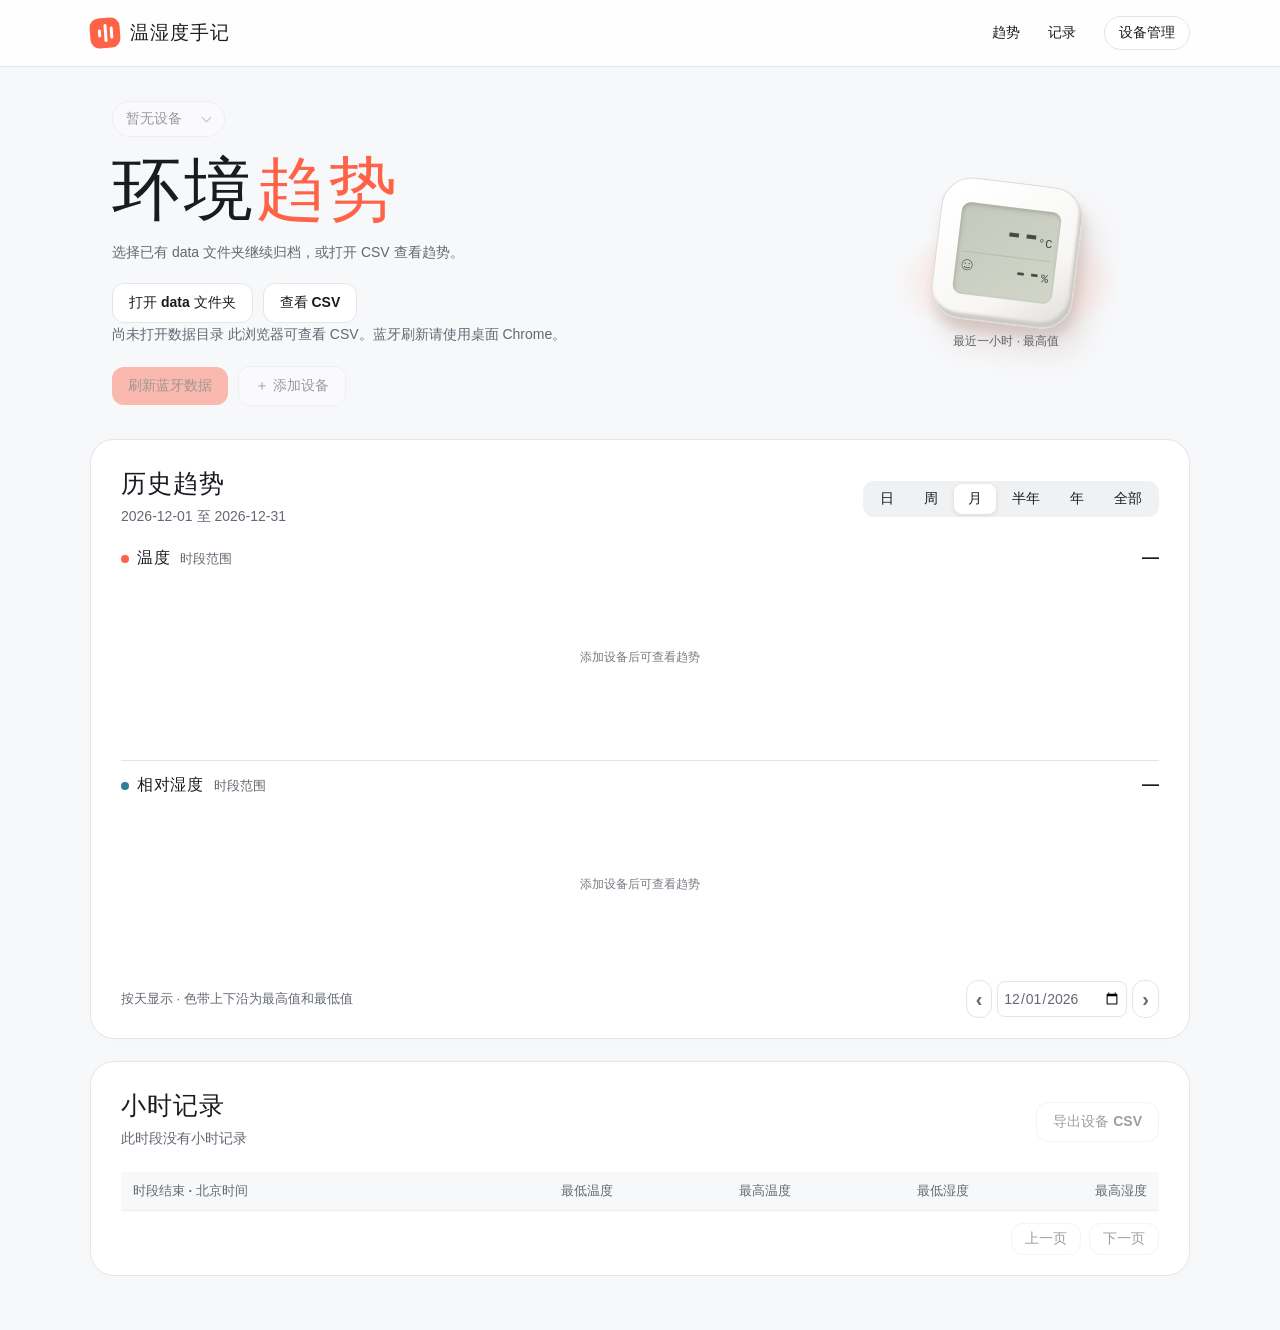
==== ThermoJournal.html @ 98e8e218 "Add offline single-file dashboard with browser Bluetooth and portable data archives" ====
<!doctype html>
<html lang="zh-CN"><head><meta http-equiv="Content-Security-Policy" content="default-src 'none'; script-src 'unsafe-inline'; style-src 'unsafe-inline'; img-src data:; connect-src 'none'; base-uri 'none'; form-action 'none'"><meta charset="utf-8"><meta name="viewport" content="width=device-width,initial-scale=1">
<meta name="theme-color" content="#ff6347"><title>温湿度手记</title><link rel="icon" href="data:,"><style>
:root{--accent:#FF6347;--ink:#191b21;--muted:#636872;--line:#e4e5e8;--blue:#327f99;font-family:Inter,-apple-system,BlinkMacSystemFont,"Segoe UI","Microsoft YaHei",sans-serif;color:var(--ink);background:#f7f8fa;font-size:16px;font-synthesis:none}*{box-sizing:border-box}body{margin:0}button,select,input,a{font:inherit;color:inherit}button,a,input,select{touch-action:manipulation}button,select,a[href]{cursor:pointer}button{border:0;background:none}a{text-decoration:none}button:disabled,a[aria-disabled=true]{opacity:.42;cursor:default;pointer-events:none}button:focus-visible,a:focus-visible,input:focus-visible,select:focus-visible,#plot:focus-visible{outline:3px solid #d64c33;outline-offset:3px}[hidden]{display:none!important}.wrap{width:min(1100px,calc(100% - 64px));margin:auto}header{border-bottom:1px solid var(--line);background:#ffffffec}.nav,.brand,nav,.actions,.picker,.cardhead,.seg,.chartfoot,.steps,.dialoghead,.pages,.tools{display:flex;align-items:center}.nav{height:66px;justify-content:space-between}.brand{font-size:19px;letter-spacing:.055em;font-weight:750;gap:10px}.brandmark{background:var(--accent);border-radius:9px;width:30px;height:30px;display:flex;align-items:center;justify-content:center;gap:3px;transform:rotate(-4deg)}.brandmark b{width:3px;border-radius:5px;background:white;height:8px}.brandmark b:nth-child(2){height:18px}.brandmark b:nth-child(3){height:12px}nav{gap:28px;font-size:14px;font-weight:550}nav button{font-size:inherit;border:1px solid var(--line);background:white;padding:7px 14px;border-radius:20px}.hero{display:flex;align-items:center;justify-content:space-between;gap:20px;padding:34px 6% 33px 2%;min-height:266px}.intro h1{font-size:clamp(44px,5.4vw,72px);line-height:1.16;letter-spacing:.045em;margin:12px 0}.intro h1 span{color:var(--accent)}p,.chartfoot{color:var(--muted);line-height:1.6}.intro p{margin:0 0 20px}.actions{gap:10px}.primary,.secondary,.pages button,#close,.steps button{border-radius:12px;padding:10px 16px;font-weight:600;font-size:14px}.primary{background:var(--accent);color:#24100d}.primary:hover{background:#ff785f}.secondary,.pages button,.steps button,#close{background:white;border:1px solid var(--line)}.secondary:hover,.pages button:hover{background:#f6f6f7}.art{width:235px;height:188px;position:relative;display:grid;place-items:center;isolation:isolate}.orbit{position:absolute;width:234px;height:118px;border-radius:50%;background:radial-gradient(ellipse,#ffb39e85,transparent 70%);bottom:6px;z-index:-1}.sensor{width:142px;height:142px;border-radius:31px;background:linear-gradient(142deg,#fff 12%,#f7f6f4 68%,#dfdcd8);border:1px solid #dedbd8;box-shadow:inset -3px -5px 3px #cccac6,4px 10px 11px #55504c26,14px 23px 28px #aa76642d;transform:rotate(7deg);display:grid;place-items:center}.lcd{width:100px;height:92px;background:linear-gradient(140deg,#c5c9bd,#d2d6c9);border-radius:9px;box-shadow:inset 1px 2px 4px #6d706760;color:#454b42;font-family:Consolas,monospace;line-height:1;padding:10px 6px;text-align:right}.lcd strong{font-size:34px;letter-spacing:-3px}.lcd small{font-size:12px}.lcdBottom{border-top:1px solid #8b92864a;margin-top:5px;padding-top:4px;font-size:23px}.face{float:left;font-size:19px}.caption{position:absolute;bottom:-3px;font-size:12px;color:#60626a}.card{padding:27px 30px 20px;background:white;border:1px solid var(--line);border-radius:24px;box-shadow:0 3px 18px #1e212803;margin-bottom:22px;scroll-margin:18px}.cardhead,.chartfoot,.dialoghead{justify-content:space-between;gap:12px}h2,h3{margin:0;letter-spacing:.045em}h2{font-size:25px}h3{font-size:18px}p{margin:5px 0;font-size:14px}.seg{background:#f0f1f3;border-radius:11px;padding:3px;gap:2px}.seg button{padding:6px 14px;font-size:14px;border-radius:8px}.seg .on{background:white;box-shadow:0 1px 4px #1c202021;font-weight:650}.chartWrap{position:relative;height:225px}canvas{width:100%;height:100%;display:block}.chartfoot{font-size:13px;margin-top:9px}.steps{gap:5px}.steps button{padding:2px 9px;font-size:20px}.steps input,form input{border:1px solid var(--line);border-radius:8px;background:#fff;padding:5px;font-size:14px}.scroll{overflow:auto;margin-top:18px}table{width:100%;border-collapse:collapse;white-space:nowrap;font-size:14px;font-variant-numeric:tabular-nums}td,th{padding:10px 12px;text-align:right;border-bottom:1px solid #ededf0}th{font-size:13px;color:var(--muted);background:#f7f8fa;font-weight:550}td:first-child,th:first-child{text-align:left}.pages{justify-content:flex-end;gap:8px;margin-top:12px}.pages button{padding:6px 13px}.notice{padding:10px 16px;background:#fff3ed;border-radius:12px;margin:0 0 14px}.dialoghead{margin-bottom:15px}dialog{width:min(450px,94vw);max-height:90vh;border:1px solid var(--line);border-radius:22px;padding:24px;color:var(--ink);box-shadow:0 20px 90px #25283130}dialog::backdrop{background:#20232b55;backdrop-filter:blur(3px)}#close{padding:2px 10px;font-size:20px}#known{margin-bottom:20px}.knownrow{display:flex;justify-content:space-between;gap:8px;border-bottom:1px solid var(--line);padding:8px 0;font-size:14px}.knownrow small{color:var(--muted)}dialog p{margin:8px 0 12px}form{display:grid;gap:12px;margin:16px 0}form label{display:grid;gap:5px;font-size:14px}form input{padding:9px}.tools{border-top:1px solid var(--line);padding-top:12px;gap:16px;font-size:14px}.tools a,.tools button,#found button{color:#a63a25}#found button{padding:6px;margin:6px 0}main{padding-bottom:32px}
@media(max-width:690px){.wrap{width:calc(100% - 26px)}.nav{height:56px}nav{gap:12px}.hero{padding:25px 4px;min-height:222px}.art{width:105px;height:120px;flex-shrink:0}.sensor{transform:scale(.72) rotate(7deg);position:absolute}.orbit{width:125px;height:70px}.caption{display:none}.actions{gap:6px}.actions button{padding:8px 10px}.card{padding:18px 14px;border-radius:18px}.cardhead,.chartfoot{flex-wrap:wrap}.seg button{padding:6px 12px}.chartWrap{height:200px}.chartfoot{gap:6px}.intro p{font-size:13px}.pages button{font-size:13px}nav a{display:none}}


.knownrow{align-items:center}.device-id{display:grid;gap:3px;min-width:0;overflow-wrap:anywhere}.edit-alias{flex:none;color:#a63a25;padding:6px 10px;border:1px solid var(--line);border-radius:8px;background:white}#aliasForm{padding:14px;background:#f6f7f8;border-radius:12px}.alias-actions{display:flex;gap:8px;justify-content:flex-end}

.picker{display:inline-flex;position:relative;max-width:100%;vertical-align:top}
#device{display:flex;align-items:center;gap:9px;max-width:min(320px,54vw);padding:7px 13px;background:white;border:1px solid #dfe1e5;border-radius:22px;font-size:14px;line-height:1.4;color:var(--ink)}
#device:hover,#device[aria-expanded=true]{border-color:#c5c8cd;background:#fdfdfd}
#device:focus-visible{outline:2px solid #818993;outline-offset:3px}
#deviceName,#deviceOptions span{overflow:hidden;text-overflow:ellipsis;white-space:nowrap;font-weight:600}
#deviceSuffix,#deviceOptions small{color:var(--muted);font-size:12px;letter-spacing:.025em;font-variant-numeric:tabular-nums;white-space:nowrap}
#device i{width:7px;height:7px;flex:none;margin:0 1px 3px 3px;border:solid #707781;border-width:0 1.5px 1.5px 0;transform:rotate(45deg)}
#device[aria-expanded=true] i{transform:rotate(225deg);margin-bottom:-3px}
#deviceOptions{position:absolute;top:calc(100% + 7px);left:0;z-index:5;list-style:none;margin:0;padding:5px;width:max-content;min-width:100%;max-width:min(340px,84vw);max-height:230px;overflow:auto;background:white;border:1px solid var(--line);border-radius:15px;box-shadow:0 8px 24px #22283218,0 2px 6px #22283208}
#deviceOptions li{display:grid;grid-template-columns:minmax(0,1fr) auto 14px;gap:10px;align-items:center;padding:9px 10px;border-radius:10px;cursor:pointer;font-size:14px}
#deviceOptions li.highlight,#deviceOptions li:hover{background:#f4f5f7}
#deviceOptions [aria-selected=true]::after{content:"";width:6px;height:10px;justify-self:center;border:solid #c34b34;border-width:0 2px 2px 0;transform:rotate(45deg)}

.resolution{display:flex;align-items:center;justify-content:flex-end;gap:10px;margin-top:12px;color:var(--muted);font-size:14px}
.trend-series{margin-top:16px}.trend-series+.trend-series{padding-top:14px;border-top:1px solid var(--line)}
.series-head{display:flex;align-items:baseline;gap:10px;min-height:30px;flex-wrap:wrap}
.series-head h3{font-size:16px}.series-head h3::before{content:"";display:inline-block;width:8px;height:8px;margin-right:8px;border-radius:50%;background:var(--accent)}
.humidity-series h3::before{background:var(--blue)}
.sample-time,.series-head strong{white-space:nowrap;font-variant-numeric:tabular-nums}
.sample-time{color:var(--muted);font-size:13px}.series-head strong{margin-left:auto;font-size:17px}
.trend-series .chartWrap{height:166px}.chartWrap:focus-visible{outline:2px solid #939aa3;outline-offset:2px;border-radius:4px}
@media(max-width:540px){.series-head{display:grid;grid-template-columns:1fr auto;gap:2px 6px}.sample-time{grid-row:2;grid-column:1/-1}.series-head strong{grid-column:2;grid-row:1}.trend-series .chartWrap{height:144px}.resolution{justify-content:flex-start}}

</style></head>
<body><header><div class="wrap nav"><a class="brand" href="#top"><i class="brandmark" aria-hidden="true"><b></b><b></b><b></b></i>温湿度手记</a><nav><a href="#trends">趋势</a><a href="#records">记录</a><button id="manage">设备管理</button></nav></div></header>
<main id="top" class="wrap">
<section class="hero"><div class="intro"><div class="picker" id="picker">
<button type="button" id="device" role="combobox" aria-label="当前设备" aria-expanded="false" aria-haspopup="listbox" aria-controls="deviceOptions" disabled><span id="deviceName">暂无设备</span><small id="deviceSuffix"></small><i aria-hidden="true"></i></button>
<ul id="deviceOptions" role="listbox" aria-label="选择设备" hidden></ul></div>
<h1>环境<span>趋势</span></h1><p id="summary">正在读取本地记录…</p>
<div id="archiveActions" hidden><div class="actions"><button class="secondary" id="openFolder">打开 data 文件夹</button><button class="secondary" id="importCsv">查看 CSV</button></div><input type="file" accept=".csv,text/csv" multiple hidden id="csvFiles"><p><span id="archiveMode"></span> <span id="capability"></span></p></div>
<div class="actions"><button class="primary" id="sync">刷新蓝牙数据</button><button class="secondary" id="add">＋ 添加设备</button></div></div>
<div class="art" aria-label="最近一小时的最高温度与最高湿度"><div class="orbit"></div><div class="sensor"><div class="lcd"><div><strong id="lcdT">--</strong><small>°C</small></div><div class="lcdBottom"><b class="face" aria-hidden="true">☺</b><b id="lcdH">--</b><small>%</small></div></div></div><div class="caption" id="lcdCaption">最近一小时 · 最高值</div></div></section>
<p class="notice" id="status" role="status" hidden></p>
<section id="trends" class="card"><div class="cardhead"><div><h2>历史趋势</h2><p id="dates"></p></div><div class="seg" id="period" aria-label="时间范围"><button data-p="day">日</button><button data-p="week">周</button><button data-p="month">月</button><button data-p="half">半年</button><button data-p="year">年</button><button data-p="all">全部</button></div></div>
<div class="resolution" id="resolution" hidden><span>显示单位</span><div class="seg"><button data-unit="day">按日</button><button data-unit="month">按月</button></div></div>
<div class="trend-series">
  <div class="series-head"><h3>温度</h3><span class="sample-time"></span><strong id="rangeT">—</strong></div>
  <div class="chartWrap" tabindex="0" aria-label="温度趋势。滚轮平移时间，左右方向键查看同期读数。"><canvas id="temperatureChart"></canvas></div>
</div>
<div class="trend-series humidity-series">
  <div class="series-head"><h3>相对湿度</h3><span class="sample-time"></span><strong id="rangeH">—</strong></div>
  <div class="chartWrap" tabindex="0" aria-label="相对湿度趋势。滚轮平移时间，左右方向键查看同期读数。"><canvas id="humidityChart"></canvas></div>
</div>
<div class="chartfoot"><span id="legend"></span><div class="steps"><button id="prev" aria-label="上一周期">‹</button><input type="date" id="date" aria-label="起始日期"><button id="next" aria-label="下一周期">›</button></div></div></section>
<section id="records" class="card"><div class="cardhead"><div><h2>小时记录</h2><p id="tableInfo"></p></div><a class="secondary" id="download" href="#">导出设备 CSV</a></div><div class="scroll"><table><thead><tr><th>时段结束 · 北京时间</th><th>最低温度</th><th>最高温度</th><th>最低湿度</th><th>最高湿度</th></tr></thead><tbody id="rows"></tbody></table></div><div class="pages"><button id="previousPage">上一页</button><button id="nextPage">下一页</button></div></section>
</main>
<dialog id="dialog"><div class="dialoghead"><h2>设备管理</h2><button id="close" aria-label="关闭">×</button></div><div id="known"></div>
<form id="aliasForm" hidden><label>修改设备别名<input id="aliasName" required maxlength="60"></label><small id="aliasAddress"></small><div class="alias-actions"><button type="button" class="secondary" id="cancelAlias">取消</button><button class="primary" id="saveAlias">保存别名</button></div></form><h3>添加温湿度计</h3><p id="pairHelp">将 LYWSD03MMC 放在电脑旁，退出米家设备页面后扫描，也可手动输入蓝牙地址。</p>
<button class="secondary" id="scan">扫描附近设备</button><div id="found"></div><form id="form"><label id="archiveTargetLabel" hidden>归档目标<select id="archiveTarget"></select></label><label><span id="macLabel">蓝牙地址</span><input id="mac" required placeholder="AA:BB:CC:DD:EE:FF" maxlength="17"></label><label>设备名称<input id="name" required placeholder="例如：卧室" maxlength="60"></label><button class="primary">保存设备</button></form><p role="status" id="dialogStatus"></p><div class="tools"><a href="#" id="allcsv">导出总表</a><button id="merge">重新合并</button></div></dialog>
<script>
"use strict";
const Archive = (() => {
  const fields = ["设备记录序号","时段结束时间（北京时间，估算）","最低温度（℃）","最高温度（℃）","最低相对湿度（%）","最高相对湿度（%）","设备计时（秒）"];
  const masterName = "all_devices.csv";
  const equal = (a,b) => a.length===b.length && a.every((v,i)=>v===b[i]);
  const order = (a,b) => Date.parse(a[1])-Date.parse(b[1]) || Number(a[0])-Number(b[0]);
  function name(value) {
    const text = String(value ?? "").trim();
    if(!text || text.length>60 || /^[=+@-]|[\x00-\x1f]/.test(text)) throw Error("请输入有效的设备别名（1–60 字）。");
    return text;
  }
  function id(value) {
    if(/^web-[a-f\d]{8}-[a-f\d]{4}-[a-f\d]{4}-[a-f\d]{4}-[a-f\d]{12}$/i.test(value)) return value.toLowerCase();
    const address=String(value).replaceAll("-",":").toUpperCase();
    if(!/^(?:[A-F\d]{2}:){5}[A-F\d]{2}$/.test(address)) throw Error("无法识别档案中的设备标识。");
    return address;
  }
  function csvRows(text) {
    text=text.replace(/^\uFEFF/,"");
    const rows=[]; let row=[], cell="", quoted=false, closed=false;
    for(let i=0;i<text.length;i++){
      const c=text[i];
      if(quoted){
        if(c!=='"'){cell+=c;continue}
        if(text[i+1]==='"'){cell+='"';i++;continue}
        quoted=false;closed=true;continue;
      }
      if(c===","){row.push(cell);cell="";closed=false;continue}
      if(c==="\r" || c==="\n"){
        if(c==="\r" && text[i+1]==="\n")i++;
        row.push(cell);if(row.length>1 || cell)rows.push(row);
        row=[];cell="";closed=false;continue;
      }
      if(closed || (c==='"' && cell))throw Error("CSV 引号格式不正确。");
      if(c==='"')quoted=true;else cell+=c;
    }
    if(quoted)throw Error("CSV 引号未闭合。");
    if(row.length || cell || closed){row.push(cell);rows.push(row)}
    return rows;
  }
  function parse(text, fallback) {
    const [header,...records]=csvRows(text);
    const full=header && equal(header.slice(2),fields) && header[0]==="设备名称" && ["蓝牙地址","设备标识"].includes(header[1]);
    if(!header || (!full && !equal(header,fields)))throw Error("CSV 表头不属于温湿度手记。");
    return records.map((row,index)=>{
      const line=index+2;
      if(row.length!==header.length)throw Error("CSV 第 "+line+" 行列数异常。");
      const values=full?row.slice(2):row;
      const [seq,time,lo,hi,dry,wet,seconds]=values;
      if(!/^\d+$/.test(seq) || !/^\d+$/.test(seconds) || !/^\d{4}-\d\d-\d\dT\d\d:\d\d:\d\d(?:\.\d+)?(?:Z|[+-]\d\d:\d\d)$/.test(time) ||
         !Number.isFinite(Date.parse(time)) || ![lo,hi,dry,wet].every(v=>/^-?\d+(?:\.\d+)?$/.test(v)&&Number.isFinite(+v)) ||
         +lo>+hi || +dry<0 || +wet>100 || +dry>+wet)throw Error("CSV 第 "+line+" 行记录无效。");
      const address=full?id(row[1]):fallback?.address;
      if(!address || (fallback?.strict && address!==fallback.address))throw Error("记录与所在设备目录不符。");
      return {address,name:full?name(row[0]):fallback.name,values};
    });
  }
  function encode(devices) {
    const lines=[];
    let usesKey=false;
    for(const device of devices){
      usesKey ||= device.address.startsWith("web-");
      for(const row of device.rows)lines.push([device.name,device.address,...row]);
    }
    lines.sort((a,b)=>Date.parse(a[3])-Date.parse(b[3]) || a[1].localeCompare(b[1]));
    lines.unshift(["设备名称",usesKey?"设备标识":"蓝牙地址",...fields]);
    const escape=v=>/[",\r\n]/.test(v)?'"'+String(v).replaceAll('"','""')+'"':String(v);
    return "\uFEFF"+lines.map(row=>row.map(escape).join(",")).join("\r\n")+"\r\n";
  }
  function merge(existing,incoming) {
    const seen=new Map(), rows=[];
    for(const row of [...existing,...incoming]){
      const key=Number(row[0])+"/"+Number(row[6]), time=Date.parse(row[1]);
      const list=seen.get(key) || [];
      const match=list.find(entry=>Math.abs(entry.time-time)<1800000);
      if(match){
        if(![2,3,4,5].every(i=>Number(match.row[i])===Number(row[i])))throw Error("记录 "+row[0]+" 与已有数据冲突，请检查所选设备。");
        continue;
      }
      list.push({time,row});seen.set(key,list);rows.push(row);
    }
    return rows.sort(order);
  }
  async function optional(dir,key,directory=false){
    try{return await (directory?dir.getDirectoryHandle(key):dir.getFileHandle(key))}
    catch(error){if(error.name==="NotFoundError")return null;throw error}
  }
  async function read(handle){return (await handle.getFile()).text()}
  async function write(dir,key,text){
    const previous=await optional(dir,key);
    const handle=previous || await dir.getFileHandle(key,{create:true});
    let stream;
    try{
      stream=await handle.createWritable();
      await stream.write(text);
      await stream.close();
    }catch(error){
      if(stream)await stream.abort().catch(()=>{});
      if(!previous)await dir.removeEntry(key).catch(()=>{});
      throw error;
    }
  }
  function insertCsv(map,items) {
    const groups=new Map();
    for(const r of items){
      if(!map.has(r.address))map.set(r.address,{address:r.address,name:r.name,rows:[]});
      if(!groups.has(r.address))groups.set(r.address,[]);
      groups.get(r.address).push(r.values);
    }
    for(const [address,rows] of groups){const d=map.get(address);d.rows=merge(d.rows,rows)}
  }
  async function load(root){
    const map=new Map();
    for await(const dir of root.values()){
      if(dir.kind!=="directory")continue;
      const meta=await optional(dir,"device.json");
      if(!meta)continue;
      const info=JSON.parse(await read(meta)),address=id(info.address);
      if(dir.name.toLowerCase()!==address.replaceAll(":","").toLowerCase() || map.has(address))throw Error("设备目录和标识不一致。");
      const device={...info,address,name:name(info.name),rows:[]};
      map.set(address,device);
      const files=[],history=await optional(dir,"history.csv"),raw=await optional(dir,"raw_exports",true);
      if(history)files.push(history);
      if(raw)for await(const f of raw.values())if(f.kind==="file" && f.name.endsWith(".csv"))files.push(f);
      const rows=[];
      for(const f of files){
        try{for(const r of parse(await read(f),{...device,strict:true}))rows.push(r.values)}
        catch(error){throw Error(f.name+"："+error.message)}
      }
      device.rows=merge([],rows);
    }
    const master=await optional(root,masterName);
    if(master)insertCsv(map,parse(await read(master)));
    return map;
  }
  async function persist(root,map,changed,rawRows){
    const targets=changed?[map.get(changed)]:[...map.values()];
    for(const device of targets){
      const dir=await root.getDirectoryHandle(device.address.replaceAll(":",""),{create:true});
      const {rows,...info}=device;
      await write(dir,"device.json",JSON.stringify(info,null,2));
      if(rawRows?.length){
        const raw=await dir.getDirectoryHandle("raw_exports",{create:true});
        await write(raw,"history_"+new Date().toISOString().replace(/[:.]/g,"-")+"_"+crypto.randomUUID().slice(0,8)+".csv",encode([{...device,rows:rawRows}]));
      }
      await write(dir,"history.csv",encode([device]));
    }
    await write(root,masterName,encode(map.values()));
  }
  return {load,persist,parse,encode,merge,insertCsv,id,name};
})();

</script>
<script>
"use strict";
const SensorHistory=(()=>{
  const uuid=short=>"ebe0"+short+"-7a0a-4b0c-8a1a-6ff2997da3a6";
  function choose(){
    if(!navigator.bluetooth?.requestDevice)throw Error("当前浏览器无法连接蓝牙，请用桌面 Chrome 打开；已有 CSV 仍可查看。");
    // Some stock devices advertise MiBeacon without a local name.
    return navigator.bluetooth.requestDevice({acceptAllDevices:true,optionalServices:[uuid("ccb0")]});
  }
  function unpack(view,origin){
    if(view.byteLength!==14)throw Error("设备历史记录格式不匹配。");
    const seq=view.getUint32(0,true),tick=view.getUint32(4,true);
    const high=view.getInt16(8,true)/10,wet=view.getUint8(10),low=view.getInt16(11,true)/10,dry=view.getUint8(13);
    if(low>high || dry>wet || wet>100)throw Error("设备返回了无效的温湿度范围。");
    const time=new Date(origin+tick*1000+8*3600000).toISOString().slice(0,19)+"+08:00";
    return [seq,time,low.toFixed(1),high.toFixed(1),dry,wet,tick].map(String);
  }
  async function collect(device,report){
    let history,onPacket,onLost,timer;
    try{
      const server=await device.gatt.connect();
      const service=await server.getPrimaryService(uuid("ccb0"));
      const clock=await (await service.getCharacteristic(uuid("ccb7"))).readValue();
      const origin=Date.now()-clock.getUint32(0,true)*1000;
      const counts=await (await service.getCharacteristic(uuid("ccb9"))).readValue();
      const retained=counts.getUint32(4,true);
      if(!retained)return [];
      history=await service.getCharacteristic(uuid("ccbc"));
      report("已连接，准备读取 "+retained.toLocaleString()+" 条历史记录。");
      const records=new Map();
      await new Promise((resolve,reject)=>{
        const resetTimer=()=>{
          clearTimeout(timer);
          timer=setTimeout(()=>reject(Error("设备连续 35 秒没有返回新记录。已读取 "+records.size+" / "+retained+" 条，请重新刷新。")),35000);
        };
        onLost=()=>reject(Error("蓝牙连接已断开，请靠近设备后重新刷新。"));
        onPacket=event=>{
          try{
            const row=unpack(event.target.value,origin);
            if(records.has(row[0]))return;
            records.set(row[0],row);
            resetTimer();
            if(records.size===1 || records.size%50===0)report("已读取 "+records.size.toLocaleString()+" / "+retained.toLocaleString()+" 条");
            if(records.size===retained)resolve();
          }catch(error){reject(error)}
        };
        history.addEventListener("characteristicvaluechanged",onPacket);
        device.addEventListener("gattserverdisconnected",onLost);
        resetTimer();
        history.startNotifications().catch(reject);
      });
      return [...records.values()];
    }finally{
      clearTimeout(timer);
      if(onPacket)history.removeEventListener("characteristicvaluechanged",onPacket);
      if(onLost)device.removeEventListener("gattserverdisconnected",onLost);
      if(device.gatt.connected)device.gatt.disconnect();
    }
  }
  return {choose,collect};
})();

</script>
<script>
"use strict";
const standalone = (()=>{
  let root=null,archive=new Map(),busy=false,pending=null;
  const connected=new Map();
  const canWrite=()=>Boolean(root && !busy);
  const hasBluetooth=Boolean(navigator.bluetooth?.requestDevice);
  function snapshot(){
    return {devices:Object.fromEntries([...archive].map(([key,d])=>[key,d.name])),task:{busy,revision:0}};
  }
  function records(address){
    return (archive.get(address)?.rows || []).map(r=>[r[1],...r.slice(2,6).map(Number)]);
  }
  function message(error){
    if(error.name==="NotFoundError")return "没有选中设备或找不到历史服务。请确认型号为 LYWSD03MMC，并退出米家设备页。";
    if(error.name==="SecurityError")return "浏览器限制了此次访问。请使用桌面 Chrome；若本地文件模式受限，可将同一 HTML 放在 HTTPS 静态站点上打开。";
    if(error.name==="NotAllowedError")return "浏览器未授予所需权限。请重新选择设备或数据文件夹。";
    return error.message || String(error);
  }
  function controls(){
    $("sync").disabled=!canWrite() || !state.address || !hasBluetooth;
    $("scan").disabled=!canWrite() || !hasBluetooth;
    $("merge").disabled=!canWrite();
    $("openFolder").disabled=busy || !window.showDirectoryPicker;
    $("importCsv").disabled=busy;
    $("add").disabled=!canWrite() || !hasBluetooth;
    $("allcsv").disabled=busy || !archive.size;
    $("form").hidden=!pending;
    for(const el of $("known").querySelectorAll(".edit-alias"))el.disabled=!canWrite();
    if(!root && !archive.size)$("summary").textContent="选择已有 data 文件夹继续归档，或打开 CSV 查看趋势。";
    $("archiveMode").textContent=root?"数据目录："+root.name:archive.size?"CSV 查看模式":"尚未打开数据目录";
    $("capability").textContent=!hasBluetooth?"此浏览器可查看 CSV。蓝牙刷新请使用桌面 Chrome。":
      !window.showDirectoryPicker?"此浏览器无法直接写入目录，可选择 CSV 查看记录。":"";
  }
  async function redraw(reset=false){
    if(!archive.has(state.address))state.address=archive.keys().next().value || "";
    state.devices=snapshot().devices;
    deviceList();
    await loadRows(!reset);
    controls();
  }
  async function run(work){
    if(busy)return;
    busy=true;controls();
    try{await work()}catch(error){if(error.name!=="AbortError")msg(message(error))}
    finally{busy=false;controls()}
  }
  async function openFolder(){
    const selected=await window.showDirectoryPicker({id:"thermojournal",mode:"readwrite"});
    const folder=selected.name.toLowerCase()==="data"?selected:await selected.getDirectoryHandle("data",{create:true});
    const next=await Archive.load(folder);
    root=folder;archive=next;pending=null;connected.clear();
    await redraw(true);msg(next.size?"已打开数据目录。":"已打开空数据目录，可以添加设备。");
  }
  async function viewCsv(files){
    if(!files.length)return;
    const next=new Map();
    for(const file of files){
      const fallback={address:"web-"+crypto.randomUUID(),name:"导入记录 "+(next.size+1)};
      Archive.insertCsv(next,Archive.parse(await file.text(),fallback));
    }
    root=null;archive=next;pending=null;connected.clear();
    await redraw(true);msg("CSV 已打开。需要刷新蓝牙时，请打开可写的 data 文件夹。");
  }
  async function change(work){
    if(!root)throw Error("请先打开可写的数据目录。");
    const action=async()=>{
      // Re-read inside the lock so another tab's recent export is preserved.
      const fresh=await Archive.load(root);
      await work(fresh);
      archive=fresh;
    };
    if(navigator.locks)await navigator.locks.request("thermojournal-archive",action);
    else await action();
  }
  function boundTo(map,device){
    return [...map.values()].find(d=>d.browserIds?.includes(device.id));
  }
  function offer(device,requested){
    const known=boundTo(archive,device);
    if(known && requested && known.address!==requested)throw Error("选中的是「"+known.name+"」，请切换到对应设备。");
    pending=device;
    const target=$("archiveTarget");
    target.replaceChildren(new Option("新建设备档案",""));
    for(const d of archive.values())target.add(new Option(d.name+" · "+d.address.slice(-5),d.address));
    target.value=known?.address || requested || "";
    target.disabled=Boolean(known || requested);
    $("mac").value="";$("mac").required=false;
    updateForm();
    $("form").hidden=false;
    if(!$("dialog").open)$("dialog").showModal();
    msg("已选中 "+(device.name || "蓝牙设备")+"。请核对实物与归档目标，保存关联后即可刷新。");
  }
  function updateForm(){
    const existing=archive.get($("archiveTarget").value);
    $("name").value=existing?.name || pending?.name || "温湿度计";
    $("name").readOnly=Boolean(existing);
    $("mac").parentElement.hidden=Boolean(existing);
  }
  async function register(){
    if(!pending)throw Error("请先选择蓝牙设备。");
    const device=pending, target=$("archiveTarget").value;
    const key=target || ($("mac").value.trim()?Archive.id($("mac").value.trim()):"web-"+crypto.randomUUID());
    const alias=Archive.name($("name").value);
    await change(async fresh=>{
      const linked=boundTo(fresh,device);
      if(linked && linked.address!==key)throw Error("该设备已关联到另一个档案。");
      if(!target && fresh.has(key))throw Error("该地址已有档案，请在归档目标中选择它。");
      if(target && !fresh.has(key))throw Error("目标档案不存在，请重新打开目录。");
      const d=fresh.get(key) || {address:key,name:alias,rows:[]};
      d.browserIds=[...new Set([...(d.browserIds || []),device.id])];
      fresh.set(key,d);
      await Archive.persist(root,fresh,key);
    });
    connected.set(key,device);state.address=key;pending=null;
    $("dialog").close();await redraw(true);msg("设备已关联，点击「刷新蓝牙数据」读取历史。");
  }
  async function sync(){
    const key=state.address;
    let device=connected.get(key);
    if(!device){
      device=await SensorHistory.choose();
      if(boundTo(archive,device)?.address!==key){offer(device,key);return}
      connected.set(key,device);
    }
    msg("正在连接 "+archive.get(key).name+"…");
    const incoming=await SensorHistory.collect(device,msg);
    let added=0;
    await change(async fresh=>{
      if(boundTo(fresh,device)?.address!==key)throw Error("设备关联发生变化，请重新选择。");
      const d=fresh.get(key), old=d.rows.length;
      d.rows=Archive.merge(d.rows,incoming);added=d.rows.length-old;
      await Archive.persist(root,fresh,key,incoming);
    });
    await redraw(true);msg("刷新完成。读取 "+incoming.length+" 条，新增 "+added+" 条。");
  }
  async function rename(address,value){
    const alias=Archive.name(value);
    await change(async fresh=>{
      const d=fresh.get(address);
      if(!d)throw Error("找不到此设备。");
      d.name=alias;await Archive.persist(root,fresh,address);
    });
  }
  function download(address){
    const devices=address?[archive.get(address)]:archive.values();
    const link=document.createElement("a");
    link.href=URL.createObjectURL(new Blob([Archive.encode(devices)],{type:"text/csv;charset=utf-8"}));
    link.download=address?address.replaceAll(":","")+"_历史.csv":"温湿度总表.csv";
    link.click();setTimeout(()=>URL.revokeObjectURL(link.href),30000);
  }
  async function start(){
    $("archiveActions").hidden=false;
    $("archiveTargetLabel").hidden=false;
    $("scan").textContent="选择蓝牙设备";
    $("pairHelp").textContent="将温湿度计放在电脑旁，退出米家设备页。首次使用此浏览器时，选择实物，再关联已有档案或新建设备。";
    $("macLabel").textContent="已知 MAC 地址（可选）";
    $("archiveTarget").onchange=updateForm;
    $("openFolder").onclick=()=>run(openFolder);
    $("importCsv").onclick=()=>$("csvFiles").click();
    $("csvFiles").onchange=e=>{const files=[...e.target.files];e.target.value="";run(()=>viewCsv(files))};
    $("download").onclick=e=>{e.preventDefault();if(state.rows.length)download(state.address)};
    $("allcsv").onclick=e=>{e.preventDefault();if(archive.size)download()};
    $("dialog").addEventListener("close",()=>{pending=null;controls()});
    await redraw(true);
  }
  return {snapshot,records,controls,start,run,rename,register,sync,
    scan:async()=>offer(await SensorHistory.choose(),""),
    merge:async()=>{await change(fresh=>Archive.persist(root,fresh));await redraw();msg("所有设备档案已重新合并。")}};
})();

</script>
<script>
"use strict";
const webMode=typeof standalone!=="undefined";
const $ = id => document.getElementById(id);
const dayMs = 86400000, hourMs = dayMs/24;
const state = {address:"", devices:{}, rows:[], period:"month", start:null, anchor:null, preferredDay:1, units:{half:"day",year:"month"}, page:0, selected:-1, task:{}, revision:null};
const iso = time => new Date(time).toISOString().slice(0,10);
const num = n => n.toLocaleString("zh-CN",{maximumFractionDigits:1});
const formatRange = (a,b,unit) => a===Infinity ? "—" : num(a)+" – "+num(b)+" "+unit;
const post = (path, body={}) => api(path,{method:"POST",headers:{"Content-Type":"application/json"},body:JSON.stringify(body)});
async function api(path,options) {
  const response = await fetch(path,options), data = await response.json();
  if(!response.ok) throw Error(data.error || "读取失败");
  return data;
}
function msg(text) {
  $("status").textContent=text; $("status").hidden=!text;
  $("dialogStatus").textContent=text;
}
function bind(id,handler) {
  $(id).addEventListener("click",async()=>{try{await handler()}catch(e){msg(e.message)}});
}
function shiftedDate(row) { return Date.parse(row[0])+8*hourMs; }
const periodMonths={month:1,half:6,year:12};
function midnight(time){return Math.floor(time/dayMs)*dayMs}
function monthShift(time,months,preferredDay=new Date(time).getUTCDate()){
  const d=new Date(time);
  const first=Date.UTC(d.getUTCFullYear(),d.getUTCMonth()+months,1);
  const lastDay=new Date(Date.UTC(d.getUTCFullYear(),d.getUTCMonth()+months+1,0)).getUTCDate();
  return first+(Math.min(preferredDay,lastDay)-1)*dayMs;
}
function naturalStart(time,period){
  const d=new Date(time);
  switch(period){
    case "week":return midnight(time)-((d.getUTCDay()+6)%7)*dayMs;
    case "month":return monthShift(time,0,1);
    case "half":return Date.UTC(d.getUTCFullYear(),d.getUTCMonth()<6?0:6,1);
    case "year":return Date.UTC(d.getUTCFullYear(),0,1);
    default:return midnight(time);
  }
}
function movePeriod(time,dir,period){
  if(period==="day")return time+dir*dayMs;
  if(period==="week")return time+dir*7*dayMs;
  return monthShift(time,dir*periodMonths[period]);
}
function setWindow(start,anchor=start,preferredDay=new Date(start).getUTCDate()){
  state.start=start;state.anchor=anchor;state.preferredDay=preferredDay;
}
function periodBounds(){
  if(state.period==="all"){
    const a=state.rows.length?shiftedDate(state.rows[0]):state.start;
    const b=state.rows.length?shiftedDate(state.rows.at(-1)):a;
    return [midnight(a),midnight(b)+dayMs,b-a>730*dayMs?0:dayMs];
  }
  const start=state.start;
  const step=state.period==="day"?hourMs:state.units[state.period]==="month"?0:dayMs;
  return [start,movePeriod(start,1,state.period),step];
}
let buckets=[], filtered=[], bounds=[], stepUnit="";
const series=[
  {canvas:"temperatureChart",readout:"rangeT",unit:"°C",color:"#ed543b",fill:"255,99,71",precision:.5},
  {canvas:"humidityChart",readout:"rangeH",unit:"%",color:"#327f99",fill:"50,127,153",precision:1}
];
function groupRows(){
  bounds=periodBounds();
  const [start,end,step]=bounds;
  stepUnit=step===hourMs?"小时":step===dayMs?"天":"月";
  buckets=[];filtered=[];
  for(let i=0,t=start;t<end;i++){
    const next=step?t+step:monthShift(start,i+1);
    buckets.push({t,end:Math.min(next,end),n:0,min:[Infinity,Infinity],max:[-Infinity,-Infinity]});
    t=next;
  }
  let index=0;
  for(const row of state.rows){
    const time=shiftedDate(row);
    if(time<start || time>=end)continue;
    filtered.push(row);
    while(index+1<buckets.length && buckets[index+1].t<=time)index++;
    const bucket=buckets[index];
    bucket.n++;
    for(let k=0;k<series.length;k++){
      bucket.min[k]=Math.min(bucket.min[k],row[1+2*k]);
      bucket.max[k]=Math.max(bucket.max[k],row[2+2*k]);
    }
  }
  series.forEach((item,k)=>{
    item.low=buckets.reduce((v,b)=>Math.min(v,b.min[k]),Infinity);
    item.high=buckets.reduce((v,b)=>Math.max(v,b.max[k]),-Infinity);
  });
}
function axisLabel(t){
  const d=new Date(t);
  if(state.period==="day")return String(d.getUTCHours()).padStart(2,"0")+":00";
  if(stepUnit==="月" && d.getUTCDate()===1)return d.getUTCFullYear()+"/"+(d.getUTCMonth()+1);
  return (d.getUTCMonth()+1)+"/"+d.getUTCDate();
}
function clockLabel(time){return new Date(time).toISOString().slice(0,16).replace("T"," ")}
function draw(){
  if(!bounds.length)return;
  const focus=buckets[state.selected];
  let label="时段范围";
  if(focus){
    if(stepUnit==="小时")label=clockLabel(focus.t);
    else if(stepUnit==="月")label=iso(focus.t)+" 至 "+iso(focus.end-1);
    else label=iso(focus.t);
  }
  document.querySelectorAll(".sample-time").forEach(span=>{span.textContent=label});
  series.forEach((item,k)=>{
    $(item.readout).textContent=focus&&!focus.n?"无记录":
      formatRange(focus?focus.min[k]:item.low,focus?focus.max[k]:item.high,item.unit);
    drawSeries(item,k);
  });
}
const axisLabelWidth=42;
const rightInset=1;
function drawSeries(item,k){
  const canvas=$(item.canvas), w=canvas.clientWidth,h=canvas.clientHeight;if(w<10 || !bounds.length)return;
  const ratio=window.devicePixelRatio||1;canvas.width=Math.round(w*ratio);canvas.height=Math.round(h*ratio);
  const ctx=canvas.getContext("2d");ctx.scale(ratio,ratio);
  const l=axisLabelWidth,r=w-rightInset,top=15,bottom=h-28;
  const {color,fill,unit,precision}=item;
  ctx.font='12px "Segoe UI","Microsoft YaHei",sans-serif';
  if(item.low===Infinity){ctx.fillStyle="#777a82";ctx.textAlign="center";ctx.fillText(state.address?"此时段没有记录":"添加设备后可查看趋势",w/2,h/2);return;}
  let lo=item.low,hi=item.high;
  const spacing=Math.max(precision,Math.ceil((hi-lo)/4/precision)*precision);
  lo=Math.floor(lo/spacing)*spacing;hi=Math.max(lo+spacing,Math.ceil(hi/spacing)*spacing);
  const x=i=>buckets.length===1?(l+r)/2:l+(r-l)*i/(buckets.length-1);
  const y=v=>bottom-(bottom-top)*(v-lo)/(hi-lo);
  ctx.textAlign="right";
  for(let value=lo;value<=hi+.00001;value+=spacing){
    ctx.fillStyle="#676b73";ctx.fillText(num(value)+unit,l-8,y(value)+4);ctx.strokeStyle="#e9eaed";ctx.lineWidth=1;
    ctx.beginPath();ctx.moveTo(l,y(value));ctx.lineTo(r,y(value));ctx.stroke();
  }
  ctx.textAlign="center";
  const ticks=Math.min(w<500?4:7,buckets.length);
  for(let i=0;i<ticks;i++){
    const j=ticks===1?0:Math.round(i*(buckets.length-1)/(ticks-1));
    const label=axisLabel(buckets[j].t);
    const halfWidth=ctx.measureText(label).width/2;
    ctx.fillText(label,Math.min(r-halfWidth,Math.max(halfWidth,x(j))),h-6);
  }
  const gradient=ctx.createLinearGradient(0,top,0,bottom);
  gradient.addColorStop(0,"rgba("+fill+",.37)");gradient.addColorStop(1,"rgba("+fill+",.07)");
  for(let i=0;i<buckets.length;){
    if(!buckets[i].n){i++;continue;}
    const first=i;while(i<buckets.length&&buckets[i].n)i++;const last=i-1;
    ctx.beginPath();ctx.moveTo(x(first),y(buckets[first].max[k]));
    for(let j=first+1;j<=last;j++)ctx.lineTo(x(j),y(buckets[j].max[k]));
    for(let j=last;j>=first;j--)ctx.lineTo(x(j),y(buckets[j].min[k]));
    ctx.closePath();ctx.fillStyle=gradient;ctx.fill();
    for(const key of ["min","max"]){
      ctx.beginPath();ctx.moveTo(x(first),y(buckets[first][key][k]));
      for(let j=first+1;j<=last;j++)ctx.lineTo(x(j),y(buckets[j][key][k]));
      ctx.strokeStyle=key==="max"?color:"rgba("+fill+",.65)";ctx.lineWidth=key==="max"?2.4:1.5;ctx.stroke();
      if(first===last){ctx.fillStyle=color;ctx.beginPath();ctx.arc(x(first),y(buckets[first][key][k]),3,0,2*Math.PI);ctx.fill();}
    }
  }
  const focus=buckets[state.selected];
  if(focus){
    const pos=x(state.selected);ctx.strokeStyle="#737782";ctx.setLineDash([3,4]);ctx.beginPath();ctx.moveTo(pos,top);ctx.lineTo(pos,bottom);ctx.stroke();

  }
}
function table(){
  const limit=8, end=filtered.length-state.page*limit, rows=filtered.slice(Math.max(0,end-limit),end).reverse();
  $("rows").replaceChildren();
  for(const r of rows){
    const tr=document.createElement("tr");
    for(const val of [r[0].slice(0,16).replace("T"," "),num(r[1])+" °C",num(r[2])+" °C",r[3]+"%",r[4]+"%"]){
      const cell=document.createElement("td");cell.textContent=val;tr.append(cell);
    }
    $("rows").append(tr);
  }
  $("tableInfo").textContent=rows.length?"所选时段共 "+num(filtered.length)+" 条 · 第 "+(state.page+1)+" / "+Math.ceil(filtered.length/limit)+" 页":"此时段没有小时记录";
  $("nextPage").disabled=end<=limit;$("previousPage").disabled=state.page===0;
}
function render(){
  groupRows();state.selected=-1;state.page=0;
  $("dates").textContent=state.period==="day"?clockLabel(bounds[0])+" 至 "+clockLabel(bounds[1])+"（北京时间）":iso(bounds[0])+" 至 "+iso(bounds[1]-1);
  $("legend").textContent="按"+stepUnit+"显示 · 色带上下沿为最高值和最低值";
  $("date").value=iso(bounds[0]);$("date").disabled=$("prev").disabled=$("next").disabled=state.period==="all";
  for(const b of $("period").children){b.classList.toggle("on",b.dataset.p===state.period);b.setAttribute("aria-pressed",b.dataset.p===state.period)}
  $("resolution").hidden=!Object.hasOwn(state.units,state.period);
  for(const b of $("resolution").querySelectorAll("button")){
    const on=b.dataset.unit===state.units[state.period];b.classList.toggle("on",on);b.setAttribute("aria-pressed",on);
  }
  draw();table();
}
async function loadRows(keepDate=false){
  const address=state.address;
  const rows=address?(webMode?standalone.records(address):await api("/api/records?address="+encodeURIComponent(address))):[];
  if(address!==state.address)return;
  state.rows=rows;
  if(!keepDate || state.start===null){
    const anchor=midnight(rows.length?shiftedDate(rows.at(-1)):Date.now()+8*hourMs);
    setWindow(naturalStart(anchor,state.period),anchor);
  }
  $("summary").textContent=rows.length?"已归档 "+num(rows.length)+" 条小时记录 · "+rows[0][0].slice(0,10)+" 起":address?"设备已登记，刷新蓝牙数据后可查看记录。":"添加第一台温湿度计，开始查看历史记录。";
  $("lcdT").textContent=rows.length?num(rows.at(-1)[2]):"--";$("lcdH").textContent=rows.length?rows.at(-1)[4]:"--";
  $("lcdCaption").textContent=rows.length?rows.at(-1)[0].slice(5,16).replace("T"," ")+" · 小时最高值":"最近一小时 · 最高值";
  $("download").setAttribute("aria-disabled",!rows.length);if(!webMode)$("download").href="/download?address="+encodeURIComponent(address);
  render();
}
function deviceList(){
  const entries=Object.entries(state.devices);
  closePicker();
  $("deviceOptions").replaceChildren();$("known").replaceChildren();
  for(const [address,name] of entries){
    const option=document.createElement("li");
    option.setAttribute("role","option");
    option.dataset.address=address;
    option.id="option-"+address.replaceAll(":","");
    const label=document.createElement("span");
    label.textContent=name;
    const suffix=document.createElement("small");
    suffix.textContent=address.slice(-5);
    option.append(label,suffix);
    $("deviceOptions").append(option);
    const row=document.createElement("div");
    row.className="knownrow";
    const info=document.createElement("div");
    info.className="device-id";
    const small=document.createElement("small");
    small.textContent=address;
    info.append(name,small);
    const edit=document.createElement("button");
    edit.className="edit-alias";
    edit.textContent="改别名";
    edit.setAttribute("aria-label","修改 "+name+" 的别名");
    edit.onclick=()=>{
      $("aliasAddress").textContent=address;
      $("aliasName").value=name;
      $("aliasForm").hidden=false;
      $("aliasName").select();
    };
    row.append(info,edit);
    $("known").append(row);
  }
  $("device").disabled=!entries.length;
  showCurrentDevice();
}
async function poll(force=false){
  const s=await api("/api/state"), changed=JSON.stringify(s.devices)!==JSON.stringify(state.devices);
  const completed=state.revision!==null && state.revision!==s.task.revision;
  state.task=s.task;state.revision=s.task.revision;state.devices=s.devices;
  if(!state.devices[state.address])state.address=Object.keys(state.devices)[0]||"";
  if(force||changed)deviceList();
  $("scan").disabled=$("merge").disabled=s.task.busy;$("sync").disabled=s.task.busy||!state.address;
  if(s.task.message)msg(s.task.message);
  if(s.task.kind==="scan" && (completed||force)){
    $("found").replaceChildren();
    for(const a of s.task.found||[]){
      const btn=document.createElement("button");btn.textContent=(state.devices[a]||"未登记")+" · "+a;
      btn.onclick=()=>{$("mac").value=a;$("name").focus()};$("found").append(btn);
    }
  }
  if(force||changed||(completed&&s.task.kind!=="scan"))await loadRows(!changed&&!force);
}
function showCurrentDevice(){
  const name=state.devices[state.address] || "暂无设备";
  $("deviceName").textContent=name;
  $("deviceSuffix").textContent=state.address.slice(-5);
  $("device").setAttribute("aria-label","当前设备："+name+" "+state.address.slice(-5));
  for(const option of $("deviceOptions").children){
    option.setAttribute("aria-selected",option.dataset.address===state.address);
  }
}
function closePicker(){
  $("deviceOptions").hidden=true;
  $("device").setAttribute("aria-expanded","false");
  $("device").removeAttribute("aria-activedescendant");
}
function highlightOption(option){
  for(const item of $("deviceOptions").children)item.classList.toggle("highlight",item===option);
  $("device").setAttribute("aria-activedescendant",option.id);
  option.scrollIntoView({block:"nearest"});
}
function openPicker(){
  const options=$("deviceOptions");
  if(!options.children.length)return;
  options.hidden=false;
  $("device").setAttribute("aria-expanded","true");
  highlightOption(options.querySelector('[aria-selected="true"]') || options.firstElementChild);
}
async function selectOption(option){
  closePicker();
  $("device").focus();
  if(!option || option.dataset.address===state.address)return;
  state.address=option.dataset.address;
  showCurrentDevice();
  try{await loadRows()}catch(error){msg(error.message)}
}
$("device").onclick=()=>{$("deviceOptions").hidden?openPicker():closePicker()};
$("deviceOptions").onclick=e=>{
  const option=e.target.closest('[role="option"]');
  if(option)selectOption(option);
};
$("device").onkeydown=e=>{
  const options=$("deviceOptions");
  if(e.key==="Escape" && !options.hidden){e.preventDefault();closePicker();return}
  if(e.key==="Tab"){closePicker();return}
  if(!options.hidden && ["Enter"," "].includes(e.key)){
    e.preventDefault();selectOption(options.querySelector(".highlight"));return;
  }
  if(!["ArrowDown","ArrowUp","Home","End"].includes(e.key))return;
  e.preventDefault();
  if(options.hidden){openPicker();return}
  const current=options.querySelector(".highlight");
  const target={Home:options.firstElementChild,End:options.lastElementChild,
                ArrowDown:current.nextElementSibling,ArrowUp:current.previousElementSibling}[e.key];
  if(target)highlightOption(target);
};
document.addEventListener("pointerdown",e=>{if(!$("picker").contains(e.target))closePicker()});
$("device").onblur=closePicker;
$("deviceOptions").onmousedown=e=>e.preventDefault();
$("period").onclick=e=>{
  const period=e.target.dataset.p;
  if(!period || period===state.period)return;
  state.period=period;
  const anchor=state.anchor??midnight(Date.now()+8*hourMs);
  setWindow(naturalStart(anchor,period),anchor);
  render();
};
$("resolution").onclick=e=>{
  if(!e.target.dataset.unit)return;
  state.units[state.period]=e.target.dataset.unit;
  render();
};
$("date").onchange=()=>{
  if(!$("date").value)return;
  setWindow(Date.parse($("date").value+"T00:00:00Z"));
  render();
};
for(const [id,dir] of [["prev",-1],["next",1]])bind(id,()=>{
  const aligned=naturalStart(state.start,state.period);
  const target=dir<0 && aligned<state.start?aligned:movePeriod(aligned,dir,state.period);
  setWindow(target);
  render();
});
function pan(dir){
  if(state.period==="all")return;
  const months=state.units[state.period]==="month";
  const target=months?monthShift(state.start,dir,state.preferredDay):
    state.start+dir*(state.period==="day"?hourMs:dayMs);
  setWindow(target,target,months?state.preferredDay:new Date(target).getUTCDate());
  render();
}
bind("nextPage",()=>{state.page++;table()});bind("previousPage",()=>{state.page--;table()});
for(const id of ["manage","add"])bind(id,()=>{$("dialog").showModal()});
bind("close",()=>$("dialog").close());
$("dialog").addEventListener("close",()=>{$("aliasForm").hidden=true});
bind("cancelAlias",()=>{$("aliasForm").hidden=true});
$("aliasForm").onsubmit=async event=>{
  event.preventDefault();
  const address=$("aliasAddress").textContent;
  const name=$("aliasName").value.trim();
  $("saveAlias").disabled=true;
  try{
    if(webMode){
      await standalone.run(async()=>{
        await standalone.rename(address,name);
        state.devices[address]=name;deviceList();$("aliasForm").hidden=true;
        msg("设备别名已更新为「"+name+"」。");
      });
      return;
    }
    await post("/api/devices/rename",{address,name});
    state.devices[address]=name;
    deviceList();
    $("aliasForm").hidden=true;
    msg("设备别名已更新为「"+name+"」。");
  }catch(error){msg(error.message)}
  finally{$("saveAlias").disabled=false}
};
for(const id of ["scan","sync","merge"])bind(id,async()=>{
  if(webMode){await standalone.run(standalone[id]);return}
  if(id==="scan")$("found").replaceChildren();
  await post("/api/"+id,id==="sync"?{address:state.address}:{});await poll();
});
$("form").onsubmit=async e=>{
  e.preventDefault();
  if(webMode){await standalone.run(standalone.register);return}
  try{const address=$("mac").value.trim().replaceAll("-",":").toUpperCase();
    await post("/api/devices",{name:$("name").value,address});state.address=address;await poll(true);
    $("dialog").close();$("form").reset();msg("设备已保存，点击「刷新蓝牙数据」读取历史记录。");
  }catch(error){msg(error.message)}
};
function pointAt(clientX,rect){
  const fraction=(clientX-rect.left-axisLabelWidth)/Math.max(1,rect.width-axisLabelWidth-rightInset);
  return Math.max(0,Math.min(buckets.length-1,Math.round(fraction*(buckets.length-1))));
}
const observer=new ResizeObserver(draw);
for(const item of series){
  const canvas=$(item.canvas),plot=canvas.parentElement;
  observer.observe(canvas);
  plot.onpointermove=e=>{
    const index=pointAt(e.clientX,canvas.getBoundingClientRect());
    if(state.selected!==index){state.selected=index;draw()}
  };
  plot.onpointerleave=plot.onblur=()=>{state.selected=-1;draw()};
  plot.onkeydown=e=>{
    if(!["ArrowLeft","ArrowRight"].includes(e.key))return;
    e.preventDefault();state.selected=Math.max(0,Math.min(buckets.length-1,state.selected+(e.key==="ArrowRight"?1:-1)));draw();
  };
  let accumulated=0,lastWheel=0;
  plot.addEventListener("wheel",e=>{
    if(state.period==="all" || state.start===null || e.ctrlKey)return;
    const delta=Math.abs(e.deltaX)>Math.abs(e.deltaY)?e.deltaX:e.deltaY;
    if(!delta)return;
    e.preventDefault();
    const now=performance.now();
    if(now-lastWheel>180 || Math.sign(delta)!==Math.sign(accumulated))accumulated=0;
    lastWheel=now;
    accumulated+=delta*(e.deltaMode===1?32:e.deltaMode===2?100:1);
    if(Math.abs(accumulated)<24)return;
    pan(Math.sign(accumulated));
    accumulated=0;
    state.selected=pointAt(e.clientX,canvas.getBoundingClientRect());draw();
  },{passive:false});
}
async function monitor(){
  try{await poll(state.revision===null)}catch(e){msg("无法读取本地服务。"+e.message)}
  setTimeout(monitor,state.task.busy?900:3000);
}
if(webMode)standalone.start().catch(error=>msg(error.message));
else monitor();


</script>
</body></html>
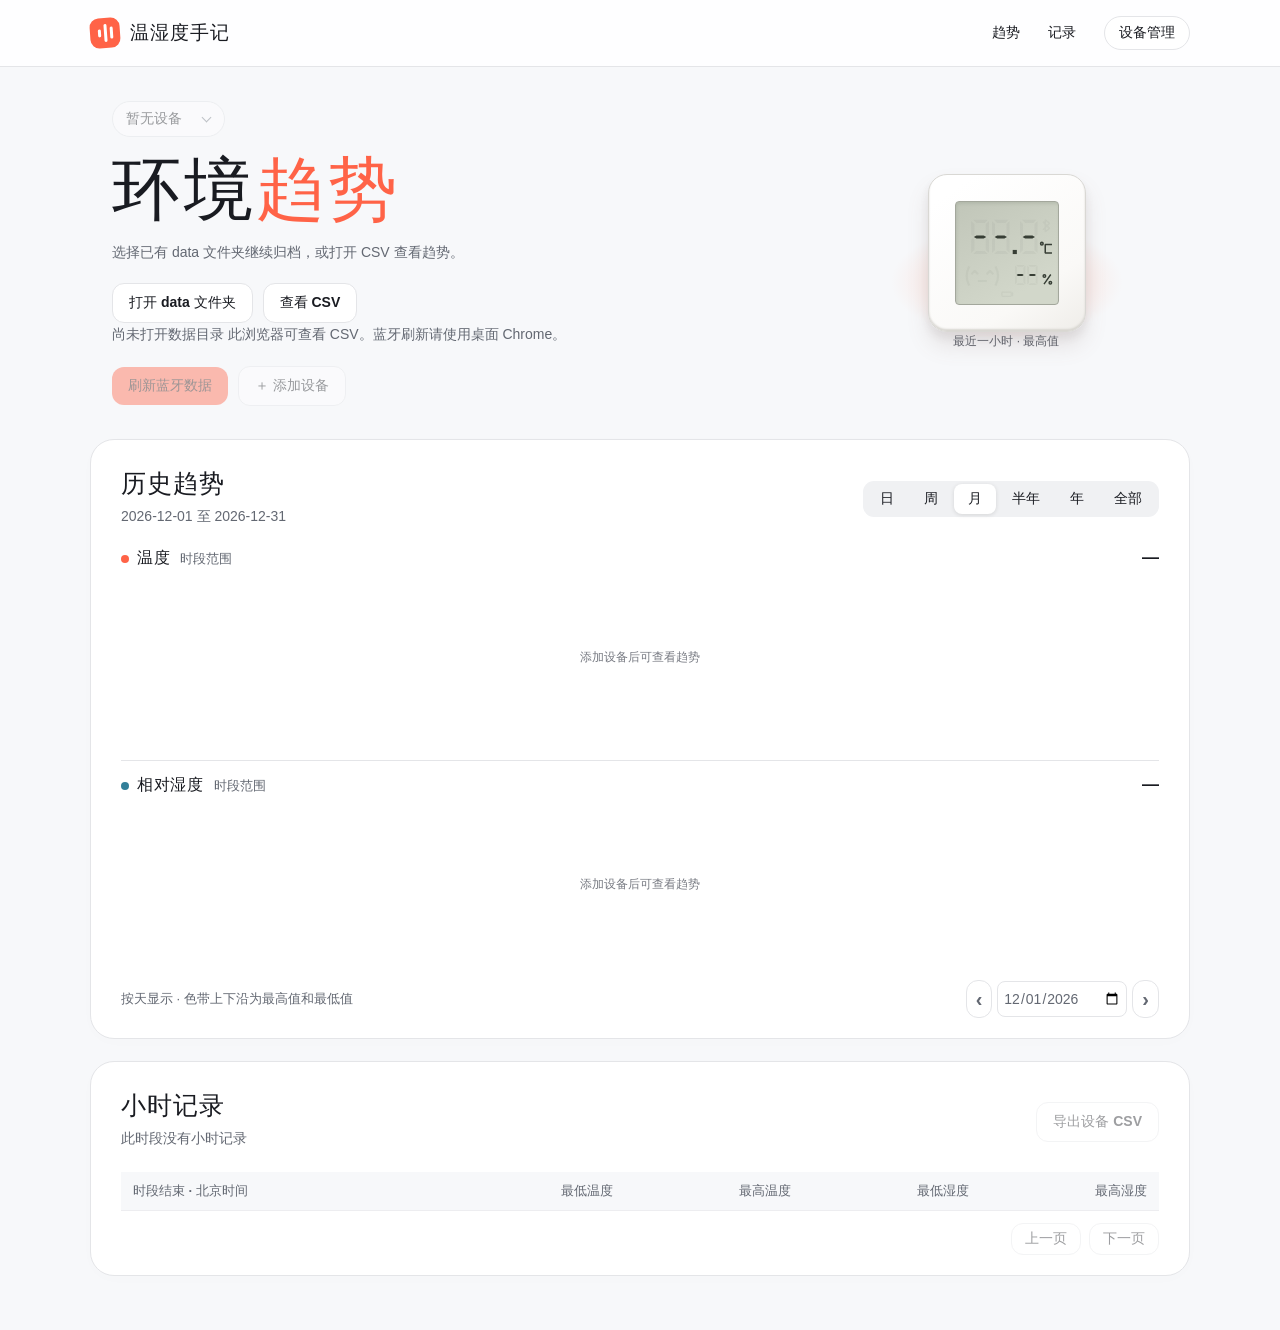
==== commit 7700582e: "Match the LYWSD03MMC LCD and embed a tab icon" ====
--- a/ThermoJournal.html
+++ b/ThermoJournal.html
@@ -1,8 +1,11 @@
 <!doctype html>
 <html lang="zh-CN"><head><meta http-equiv="Content-Security-Policy" content="default-src 'none'; script-src 'unsafe-inline'; style-src 'unsafe-inline'; img-src data:; connect-src 'none'; base-uri 'none'; form-action 'none'"><meta charset="utf-8"><meta name="viewport" content="width=device-width,initial-scale=1">
-<meta name="theme-color" content="#ff6347"><title>温湿度手记</title><link rel="icon" href="data:,"><style>
-:root{--accent:#FF6347;--ink:#191b21;--muted:#636872;--line:#e4e5e8;--blue:#327f99;font-family:Inter,-apple-system,BlinkMacSystemFont,"Segoe UI","Microsoft YaHei",sans-serif;color:var(--ink);background:#f7f8fa;font-size:16px;font-synthesis:none}*{box-sizing:border-box}body{margin:0}button,select,input,a{font:inherit;color:inherit}button,a,input,select{touch-action:manipulation}button,select,a[href]{cursor:pointer}button{border:0;background:none}a{text-decoration:none}button:disabled,a[aria-disabled=true]{opacity:.42;cursor:default;pointer-events:none}button:focus-visible,a:focus-visible,input:focus-visible,select:focus-visible,#plot:focus-visible{outline:3px solid #d64c33;outline-offset:3px}[hidden]{display:none!important}.wrap{width:min(1100px,calc(100% - 64px));margin:auto}header{border-bottom:1px solid var(--line);background:#ffffffec}.nav,.brand,nav,.actions,.picker,.cardhead,.seg,.chartfoot,.steps,.dialoghead,.pages,.tools{display:flex;align-items:center}.nav{height:66px;justify-content:space-between}.brand{font-size:19px;letter-spacing:.055em;font-weight:750;gap:10px}.brandmark{background:var(--accent);border-radius:9px;width:30px;height:30px;display:flex;align-items:center;justify-content:center;gap:3px;transform:rotate(-4deg)}.brandmark b{width:3px;border-radius:5px;background:white;height:8px}.brandmark b:nth-child(2){height:18px}.brandmark b:nth-child(3){height:12px}nav{gap:28px;font-size:14px;font-weight:550}nav button{font-size:inherit;border:1px solid var(--line);background:white;padding:7px 14px;border-radius:20px}.hero{display:flex;align-items:center;justify-content:space-between;gap:20px;padding:34px 6% 33px 2%;min-height:266px}.intro h1{font-size:clamp(44px,5.4vw,72px);line-height:1.16;letter-spacing:.045em;margin:12px 0}.intro h1 span{color:var(--accent)}p,.chartfoot{color:var(--muted);line-height:1.6}.intro p{margin:0 0 20px}.actions{gap:10px}.primary,.secondary,.pages button,#close,.steps button{border-radius:12px;padding:10px 16px;font-weight:600;font-size:14px}.primary{background:var(--accent);color:#24100d}.primary:hover{background:#ff785f}.secondary,.pages button,.steps button,#close{background:white;border:1px solid var(--line)}.secondary:hover,.pages button:hover{background:#f6f6f7}.art{width:235px;height:188px;position:relative;display:grid;place-items:center;isolation:isolate}.orbit{position:absolute;width:234px;height:118px;border-radius:50%;background:radial-gradient(ellipse,#ffb39e85,transparent 70%);bottom:6px;z-index:-1}.sensor{width:142px;height:142px;border-radius:31px;background:linear-gradient(142deg,#fff 12%,#f7f6f4 68%,#dfdcd8);border:1px solid #dedbd8;box-shadow:inset -3px -5px 3px #cccac6,4px 10px 11px #55504c26,14px 23px 28px #aa76642d;transform:rotate(7deg);display:grid;place-items:center}.lcd{width:100px;height:92px;background:linear-gradient(140deg,#c5c9bd,#d2d6c9);border-radius:9px;box-shadow:inset 1px 2px 4px #6d706760;color:#454b42;font-family:Consolas,monospace;line-height:1;padding:10px 6px;text-align:right}.lcd strong{font-size:34px;letter-spacing:-3px}.lcd small{font-size:12px}.lcdBottom{border-top:1px solid #8b92864a;margin-top:5px;padding-top:4px;font-size:23px}.face{float:left;font-size:19px}.caption{position:absolute;bottom:-3px;font-size:12px;color:#60626a}.card{padding:27px 30px 20px;background:white;border:1px solid var(--line);border-radius:24px;box-shadow:0 3px 18px #1e212803;margin-bottom:22px;scroll-margin:18px}.cardhead,.chartfoot,.dialoghead{justify-content:space-between;gap:12px}h2,h3{margin:0;letter-spacing:.045em}h2{font-size:25px}h3{font-size:18px}p{margin:5px 0;font-size:14px}.seg{background:#f0f1f3;border-radius:11px;padding:3px;gap:2px}.seg button{padding:6px 14px;font-size:14px;border-radius:8px}.seg .on{background:white;box-shadow:0 1px 4px #1c202021;font-weight:650}.chartWrap{position:relative;height:225px}canvas{width:100%;height:100%;display:block}.chartfoot{font-size:13px;margin-top:9px}.steps{gap:5px}.steps button{padding:2px 9px;font-size:20px}.steps input,form input{border:1px solid var(--line);border-radius:8px;background:#fff;padding:5px;font-size:14px}.scroll{overflow:auto;margin-top:18px}table{width:100%;border-collapse:collapse;white-space:nowrap;font-size:14px;font-variant-numeric:tabular-nums}td,th{padding:10px 12px;text-align:right;border-bottom:1px solid #ededf0}th{font-size:13px;color:var(--muted);background:#f7f8fa;font-weight:550}td:first-child,th:first-child{text-align:left}.pages{justify-content:flex-end;gap:8px;margin-top:12px}.pages button{padding:6px 13px}.notice{padding:10px 16px;background:#fff3ed;border-radius:12px;margin:0 0 14px}.dialoghead{margin-bottom:15px}dialog{width:min(450px,94vw);max-height:90vh;border:1px solid var(--line);border-radius:22px;padding:24px;color:var(--ink);box-shadow:0 20px 90px #25283130}dialog::backdrop{background:#20232b55;backdrop-filter:blur(3px)}#close{padding:2px 10px;font-size:20px}#known{margin-bottom:20px}.knownrow{display:flex;justify-content:space-between;gap:8px;border-bottom:1px solid var(--line);padding:8px 0;font-size:14px}.knownrow small{color:var(--muted)}dialog p{margin:8px 0 12px}form{display:grid;gap:12px;margin:16px 0}form label{display:grid;gap:5px;font-size:14px}form input{padding:9px}.tools{border-top:1px solid var(--line);padding-top:12px;gap:16px;font-size:14px}.tools a,.tools button,#found button{color:#a63a25}#found button{padding:6px;margin:6px 0}main{padding-bottom:32px}
-@media(max-width:690px){.wrap{width:calc(100% - 26px)}.nav{height:56px}nav{gap:12px}.hero{padding:25px 4px;min-height:222px}.art{width:105px;height:120px;flex-shrink:0}.sensor{transform:scale(.72) rotate(7deg);position:absolute}.orbit{width:125px;height:70px}.caption{display:none}.actions{gap:6px}.actions button{padding:8px 10px}.card{padding:18px 14px;border-radius:18px}.cardhead,.chartfoot{flex-wrap:wrap}.seg button{padding:6px 12px}.chartWrap{height:200px}.chartfoot{gap:6px}.intro p{font-size:13px}.pages button{font-size:13px}nav a{display:none}}
+<meta name="theme-color" content="#ff6347"><title>温湿度手记</title><link rel="icon" type="image/png" sizes="32x32" href="[data-uri]"><style>
+:root{--accent:#FF6347;--ink:#191b21;--muted:#636872;--line:#e4e5e8;--blue:#327f99;font-family:Inter,-apple-system,BlinkMacSystemFont,"Segoe UI","Microsoft YaHei",sans-serif;color:var(--ink);background:#f7f8fa;font-size:16px;font-synthesis:none}*{box-sizing:border-box}body{margin:0}button,select,input,a{font:inherit;color:inherit}button,a,input,select{touch-action:manipulation}button,select,a[href]{cursor:pointer}button{border:0;background:none}a{text-decoration:none}button:disabled,a[aria-disabled=true]{opacity:.42;cursor:default;pointer-events:none}button:focus-visible,a:focus-visible,input:focus-visible,select:focus-visible,#plot:focus-visible{outline:3px solid #d64c33;outline-offset:3px}[hidden]{display:none!important}.wrap{width:min(1100px,calc(100% - 64px));margin:auto}header{border-bottom:1px solid var(--line);background:#ffffffec}.nav,.brand,nav,.actions,.picker,.cardhead,.seg,.chartfoot,.steps,.dialoghead,.pages,.tools{display:flex;align-items:center}.nav{height:66px;justify-content:space-between}.brand{font-size:19px;letter-spacing:.055em;font-weight:750;gap:10px}.brandmark{background:var(--accent);border-radius:9px;width:30px;height:30px;display:flex;align-items:center;justify-content:center;gap:3px;transform:rotate(-4deg)}.brandmark b{width:3px;border-radius:5px;background:white;height:8px}.brandmark b:nth-child(2){height:18px}.brandmark b:nth-child(3){height:12px}nav{gap:28px;font-size:14px;font-weight:550}nav button{font-size:inherit;border:1px solid var(--line);background:white;padding:7px 14px;border-radius:20px}.hero{display:flex;align-items:center;justify-content:space-between;gap:20px;padding:34px 6% 33px 2%;min-height:266px}.intro h1{font-size:clamp(44px,5.4vw,72px);line-height:1.16;letter-spacing:.045em;margin:12px 0}.intro h1 span{color:var(--accent)}p,.chartfoot{color:var(--muted);line-height:1.6}.intro p{margin:0 0 20px}.actions{gap:10px}.primary,.secondary,.pages button,#close,.steps button{border-radius:12px;padding:10px 16px;font-weight:600;font-size:14px}.primary{background:var(--accent);color:#24100d}.primary:hover{background:#ff785f}.secondary,.pages button,.steps button,#close{background:white;border:1px solid var(--line)}.secondary:hover,.pages button:hover{background:#f6f6f7}.art{width:235px;height:188px;position:relative;display:grid;place-items:center;isolation:isolate}.orbit{position:absolute;width:234px;height:118px;border-radius:50%;background:radial-gradient(ellipse,#ffb39e85,transparent 70%);bottom:6px;z-index:-1}.sensor{width:158px;height:158px;display:grid;place-items:center;border:1px solid #d9d8d4;border-radius:19px;background:linear-gradient(145deg,#fff 12%,#faf9f7 72%,#efede9);box-shadow:inset 0 -2px 2px #d7d5d0,0 6px 9px #514b4315,0 14px 22px #82665b24}
+.lcd{display:block;width:104px;height:104px;border:1px solid #a3a79c;border-radius:4px;background:linear-gradient(150deg,#c1c6b9,#d2d7ca 80%);box-shadow:inset 1px 2px 3px #6d76652b;color:#373e35}
+.lcd-idle{opacity:.045}
+.caption{position:absolute;bottom:-3px;font-size:12px;color:#60626a}.card{padding:27px 30px 20px;background:white;border:1px solid var(--line);border-radius:24px;box-shadow:0 3px 18px #1e212803;margin-bottom:22px;scroll-margin:18px}.cardhead,.chartfoot,.dialoghead{justify-content:space-between;gap:12px}h2,h3{margin:0;letter-spacing:.045em}h2{font-size:25px}h3{font-size:18px}p{margin:5px 0;font-size:14px}.seg{background:#f0f1f3;border-radius:11px;padding:3px;gap:2px}.seg button{padding:6px 14px;font-size:14px;border-radius:8px}.seg .on{background:white;box-shadow:0 1px 4px #1c202021;font-weight:650}.chartWrap{position:relative;height:225px}canvas{width:100%;height:100%;display:block}.chartfoot{font-size:13px;margin-top:9px}.steps{gap:5px}.steps button{padding:2px 9px;font-size:20px}.steps input,form input{border:1px solid var(--line);border-radius:8px;background:#fff;padding:5px;font-size:14px}.scroll{overflow:auto;margin-top:18px}table{width:100%;border-collapse:collapse;white-space:nowrap;font-size:14px;font-variant-numeric:tabular-nums}td,th{padding:10px 12px;text-align:right;border-bottom:1px solid #ededf0}th{font-size:13px;color:var(--muted);background:#f7f8fa;font-weight:550}td:first-child,th:first-child{text-align:left}.pages{justify-content:flex-end;gap:8px;margin-top:12px}.pages button{padding:6px 13px}.notice{padding:10px 16px;background:#fff3ed;border-radius:12px;margin:0 0 14px}.dialoghead{margin-bottom:15px}dialog{width:min(450px,94vw);max-height:90vh;border:1px solid var(--line);border-radius:22px;padding:24px;color:var(--ink);box-shadow:0 20px 90px #25283130}dialog::backdrop{background:#20232b55;backdrop-filter:blur(3px)}#close{padding:2px 10px;font-size:20px}#known{margin-bottom:20px}.knownrow{display:flex;justify-content:space-between;gap:8px;border-bottom:1px solid var(--line);padding:8px 0;font-size:14px}.knownrow small{color:var(--muted)}dialog p{margin:8px 0 12px}form{display:grid;gap:12px;margin:16px 0}form label{display:grid;gap:5px;font-size:14px}form input{padding:9px}.tools{border-top:1px solid var(--line);padding-top:12px;gap:16px;font-size:14px}.tools a,.tools button,#found button{color:#a63a25}#found button{padding:6px;margin:6px 0}main{padding-bottom:32px}
+@media(max-width:690px){.wrap{width:calc(100% - 26px)}.nav{height:56px}nav{gap:12px}.hero{padding:25px 4px;min-height:222px}.art{width:105px;height:120px;flex-shrink:0}.sensor{transform:scale(.64);position:absolute}.orbit{width:125px;height:70px}.caption{display:none}.actions{gap:6px}.actions button{padding:8px 10px}.card{padding:18px 14px;border-radius:18px}.cardhead,.chartfoot{flex-wrap:wrap}.seg button{padding:6px 12px}.chartWrap{height:200px}.chartfoot{gap:6px}.intro p{font-size:13px}.pages button{font-size:13px}nav a{display:none}}
 
 
 .knownrow{align-items:center}.device-id{display:grid;gap:3px;min-width:0;overflow-wrap:anywhere}.edit-alias{flex:none;color:#a63a25;padding:6px 10px;border:1px solid var(--line);border-radius:8px;background:white}#aliasForm{padding:14px;background:#f6f7f8;border-radius:12px}.alias-actions{display:flex;gap:8px;justify-content:flex-end}
@@ -37,12 +40,27 @@
 <button type="button" id="device" role="combobox" aria-label="当前设备" aria-expanded="false" aria-haspopup="listbox" aria-controls="deviceOptions" disabled><span id="deviceName">暂无设备</span><small id="deviceSuffix"></small><i aria-hidden="true"></i></button>
 <ul id="deviceOptions" role="listbox" aria-label="选择设备" hidden></ul></div>
 <h1>环境<span>趋势</span></h1><p id="summary">正在读取本地记录…</p>
-<div id="archiveActions" hidden><div class="actions"><button class="secondary" id="openFolder">打开 data 文件夹</button><button class="secondary" id="importCsv">查看 CSV</button></div><input type="file" accept=".csv,text/csv" multiple hidden id="csvFiles"><p><span id="archiveMode"></span> <span id="capability"></span></p></div>
+<div id="archiveActions"><div class="actions"><button class="secondary" id="openFolder">打开 data 文件夹</button><button class="secondary" id="importCsv">查看 CSV</button></div><input type="file" accept=".csv,text/csv" multiple hidden id="csvFiles"><p><span id="archiveMode"></span> <span id="capability"></span></p></div>
 <div class="actions"><button class="primary" id="sync">刷新蓝牙数据</button><button class="secondary" id="add">＋ 添加设备</button></div></div>
-<div class="art" aria-label="最近一小时的最高温度与最高湿度"><div class="orbit"></div><div class="sensor"><div class="lcd"><div><strong id="lcdT">--</strong><small>°C</small></div><div class="lcdBottom"><b class="face" aria-hidden="true">☺</b><b id="lcdH">--</b><small>%</small></div></div></div><div class="caption" id="lcdCaption">最近一小时 · 最高值</div></div></section>
+<div class="art"><div class="orbit"></div><div class="sensor">
+<svg class="lcd" viewBox="0 0 120 120" role="img" aria-labelledby="lcdTitle">
+  <title id="lcdTitle">温湿度计，暂无记录</title>
+  <g id="lcdT" fill="currentColor"></g>
+  <g fill="none" stroke="currentColor" stroke-linecap="square" stroke-linejoin="bevel">
+    <path id="lcdTransfer" class="lcd-idle" d="m103 24 7 7-5 4V21l5 4-7 7" stroke-width="1.8"/>
+    <g stroke-width="1.8"><circle cx="101" cy="49" r="1.5"/><path d="M112 50h-7v10h7"/></g>
+    <g id="lcdFace" class="lcd-idle" stroke-width="2.5">
+      <path d="M15 77q-5 10 0 20m32-20q5 10 0 20"/>
+      <path id="lcdExpression" d="m19 84 3-3 3 3m12 0 3-3 3 3m-16 9h8"/>
+    </g>
+    <g stroke-width="1.7"><path d="m104 96 7-10"/><circle cx="104" cy="87" r="1.5"/><circle cx="111" cy="95" r="1.5"/></g>
+    <g class="lcd-idle" stroke-width="1.5"><rect x="54" y="106" width="11" height="5" rx="1"/><path d="M66.5 107v3"/></g>
+  </g>
+  <g id="lcdH" fill="currentColor"></g>
+</svg></div><div class="caption" id="lcdCaption">最近一小时 · 最高值</div></div></section>
 <p class="notice" id="status" role="status" hidden></p>
 <section id="trends" class="card"><div class="cardhead"><div><h2>历史趋势</h2><p id="dates"></p></div><div class="seg" id="period" aria-label="时间范围"><button data-p="day">日</button><button data-p="week">周</button><button data-p="month">月</button><button data-p="half">半年</button><button data-p="year">年</button><button data-p="all">全部</button></div></div>
-<div class="resolution" id="resolution" hidden><span>显示单位</span><div class="seg"><button data-unit="day">按日</button><button data-unit="month">按月</button></div></div>
+<div class="resolution" id="resolution" hidden><span>显示单位</span><div class="seg"><button data-unit="hour" hidden>按小时</button><button data-unit="day">按日</button><button data-unit="month">按月</button></div></div>
 <div class="trend-series">
   <div class="series-head"><h3>温度</h3><span class="sample-time"></span><strong id="rangeT">—</strong></div>
   <div class="chartWrap" tabindex="0" aria-label="温度趋势。滚轮平移时间，左右方向键查看同期读数。"><canvas id="temperatureChart"></canvas></div>
@@ -55,8 +73,8 @@
 <section id="records" class="card"><div class="cardhead"><div><h2>小时记录</h2><p id="tableInfo"></p></div><a class="secondary" id="download" href="#">导出设备 CSV</a></div><div class="scroll"><table><thead><tr><th>时段结束 · 北京时间</th><th>最低温度</th><th>最高温度</th><th>最低湿度</th><th>最高湿度</th></tr></thead><tbody id="rows"></tbody></table></div><div class="pages"><button id="previousPage">上一页</button><button id="nextPage">下一页</button></div></section>
 </main>
 <dialog id="dialog"><div class="dialoghead"><h2>设备管理</h2><button id="close" aria-label="关闭">×</button></div><div id="known"></div>
-<form id="aliasForm" hidden><label>修改设备别名<input id="aliasName" required maxlength="60"></label><small id="aliasAddress"></small><div class="alias-actions"><button type="button" class="secondary" id="cancelAlias">取消</button><button class="primary" id="saveAlias">保存别名</button></div></form><h3>添加温湿度计</h3><p id="pairHelp">将 LYWSD03MMC 放在电脑旁，退出米家设备页面后扫描，也可手动输入蓝牙地址。</p>
-<button class="secondary" id="scan">扫描附近设备</button><div id="found"></div><form id="form"><label id="archiveTargetLabel" hidden>归档目标<select id="archiveTarget"></select></label><label><span id="macLabel">蓝牙地址</span><input id="mac" required placeholder="AA:BB:CC:DD:EE:FF" maxlength="17"></label><label>设备名称<input id="name" required placeholder="例如：卧室" maxlength="60"></label><button class="primary">保存设备</button></form><p role="status" id="dialogStatus"></p><div class="tools"><a href="#" id="allcsv">导出总表</a><button id="merge">重新合并</button></div></dialog>
+<form id="aliasForm" hidden><label>修改设备别名<input id="aliasName" required maxlength="60"></label><small id="aliasAddress"></small><div class="alias-actions"><button type="button" class="secondary" id="cancelAlias">取消</button><button class="primary" id="saveAlias">保存别名</button></div></form><h3>添加温湿度计</h3><p id="pairHelp">将温湿度计放在电脑旁，退出米家设备页。首次使用此浏览器时，选择实物，再关联已有档案或新建设备。</p>
+<button class="secondary" id="scan">选择蓝牙设备</button><form id="form"><label id="archiveTargetLabel">归档目标<select id="archiveTarget"></select></label><label><span id="macLabel">已知 MAC 地址（可选）</span><input id="mac" placeholder="AA:BB:CC:DD:EE:FF" maxlength="17"></label><label>设备名称<input id="name" required placeholder="例如：卧室" maxlength="60"></label><button class="primary">保存设备</button></form><p role="status" id="dialogStatus"></p><div class="tools"><a href="#" id="allcsv">导出总表</a><button id="merge">重新合并</button></div></dialog>
 <script>
 "use strict";
 const Archive = (() => {
@@ -228,7 +246,7 @@
     const time=new Date(origin+tick*1000+8*3600000).toISOString().slice(0,19)+"+08:00";
     return [seq,time,low.toFixed(1),high.toFixed(1),dry,wet,tick].map(String);
   }
-  async function collect(device,report){
+  async function collect(device,report,onTransfer=()=>{}){
     let history,onPacket,onLost,timer;
     try{
       const server=await device.gatt.connect();
@@ -239,6 +257,7 @@
       const retained=counts.getUint32(4,true);
       if(!retained)return [];
       history=await service.getCharacteristic(uuid("ccbc"));
+      onTransfer(true);
       report("已连接，准备读取 "+retained.toLocaleString()+" 条历史记录。");
       const records=new Map();
       await new Promise((resolve,reject)=>{
@@ -264,6 +283,7 @@
       });
       return [...records.values()];
     }finally{
+      onTransfer(false);
       clearTimeout(timer);
       if(onPacket)history.removeEventListener("characteristicvaluechanged",onPacket);
       if(onLost)device.removeEventListener("gattserverdisconnected",onLost);
@@ -281,9 +301,6 @@
   const connected=new Map();
   const canWrite=()=>Boolean(root && !busy);
   const hasBluetooth=Boolean(navigator.bluetooth?.requestDevice);
-  function snapshot(){
-    return {devices:Object.fromEntries([...archive].map(([key,d])=>[key,d.name])),task:{busy,revision:0}};
-  }
   function records(address){
     return (archive.get(address)?.rows || []).map(r=>[r[1],...r.slice(2,6).map(Number)]);
   }
@@ -310,7 +327,7 @@
   }
   async function redraw(reset=false){
     if(!archive.has(state.address))state.address=archive.keys().next().value || "";
-    state.devices=snapshot().devices;
+    state.devices=Object.fromEntries([...archive].map(([key,d])=>[key,d.name]));
     deviceList();
     await loadRows(!reset);
     controls();
@@ -400,7 +417,7 @@
       connected.set(key,device);
     }
     msg("正在连接 "+archive.get(key).name+"…");
-    const incoming=await SensorHistory.collect(device,msg);
+    const incoming=await SensorHistory.collect(device,msg,active=>$("lcdTransfer").classList.toggle("lcd-idle",!active));
     let added=0;
     await change(async fresh=>{
       if(boundTo(fresh,device)?.address!==key)throw Error("设备关联发生变化，请重新选择。");
@@ -426,11 +443,6 @@
     link.click();setTimeout(()=>URL.revokeObjectURL(link.href),30000);
   }
   async function start(){
-    $("archiveActions").hidden=false;
-    $("archiveTargetLabel").hidden=false;
-    $("scan").textContent="选择蓝牙设备";
-    $("pairHelp").textContent="将温湿度计放在电脑旁，退出米家设备页。首次使用此浏览器时，选择实物，再关联已有档案或新建设备。";
-    $("macLabel").textContent="已知 MAC 地址（可选）";
     $("archiveTarget").onchange=updateForm;
     $("openFolder").onclick=()=>run(openFolder);
     $("importCsv").onclick=()=>$("csvFiles").click();
@@ -440,7 +452,7 @@
     $("dialog").addEventListener("close",()=>{pending=null;controls()});
     await redraw(true);
   }
-  return {snapshot,records,controls,start,run,rename,register,sync,
+  return {records,start,run,rename,register,sync,
     scan:async()=>offer(await SensorHistory.choose(),""),
     merge:async()=>{await change(fresh=>Archive.persist(root,fresh));await redraw();msg("所有设备档案已重新合并。")}};
 })();
@@ -448,19 +460,66 @@
 </script>
 <script>
 "use strict";
-const webMode=typeof standalone!=="undefined";
+
+// Clockwise from the top bar, with the centre bar last.
+const lcdBars = [
+  "M2 0h14l-3 3H5z", "M17 1v13l-2 2-1-2V4z",
+  "M15 17l2 2v13l-3-3V19z", "M2 33l3-3h8l3 3z",
+  "M0 19l2-2 1 2v10l-3 3z", "M0 1l3 3v10l-1 2-2-2z",
+  "M2.5 16.5 5 15h7l2.5 1.5L12 18H5z"
+];
+const lcdGlyphs = {
+  "0":"abcdef", "1":"bc", "2":"abdeg", "3":"abcdg", "4":"bcfg",
+  "5":"acdfg", "6":"acdefg", "7":"abc", "8":"abcdefg", "9":"abcdfg", "-":"g"
+};
+
+function drawLcdNumber(group, value, right, top, maxWidth, scale) {
+  let offset = 0;
+  const parts = [];
+  for (const glyph of value) {
+    if (glyph === ".") {
+      parts.push('<rect x="' + offset + '" y="29" width="4" height="4"/>');
+      offset += 7;
+    } else {
+      const bars = lcdBars.map((path, i) => {
+        const active = lcdGlyphs[glyph].includes("abcdefg"[i]);
+        return '<path d="' + path + '"' + (active ? '' : ' class="lcd-idle"') + '/>';
+      });
+      parts.push('<g transform="translate(' + offset + ')">' + bars.join("") + '</g>');
+      offset += 20;
+    }
+  }
+  const width = offset - 3;
+  const scaleX = Math.min(scale, maxWidth / width);
+  group.setAttribute("transform", "translate(" + (right - width * scaleX) + " " + top + ") scale(" + scaleX + " " + scale + ")");
+  group.innerHTML = parts.join("");
+}
+
+function renderLcd(row) {
+  const temperature = row ? Number(row[2]).toFixed(1) : "--.-";
+  const humidity = row ? String(Math.round(row[4])) : "--";
+  drawLcdNumber($("lcdT"), temperature.length <= 6 ? temperature : "--.-", 96, 21, 91, 1.22);
+  drawLcdNumber($("lcdH"), humidity, 96, 74, 43, .72);
+
+  const comfortable = row && row[2] >= 19 && row[2] <= 27 && row[4] >= 20 && row[4] <= 85;
+  $("lcdFace").classList.toggle("lcd-idle", !row);
+  $("lcdExpression").setAttribute("d", comfortable || !row
+    ? "m19 84 3-3 3 3m12 0 3-3 3 3m-16 9h8"
+    : "M19 83h6m12 0h6m-16 10 4-4 4 4");
+  $("lcdTitle").textContent = row
+    ? "最近一条小时记录，最高温度 " + temperature + " °C，最高湿度 " + humidity + "%。按这两个最高值判断：" + (comfortable ? "舒适" : "超出舒适区间")
+    : "温湿度计，暂无记录";
+}
+
+</script>
+<script>
+"use strict";
 const $ = id => document.getElementById(id);
 const dayMs = 86400000, hourMs = dayMs/24;
-const state = {address:"", devices:{}, rows:[], period:"month", start:null, anchor:null, preferredDay:1, units:{half:"day",year:"month"}, page:0, selected:-1, task:{}, revision:null};
+const state = {address:"", devices:{}, rows:[], period:"month", start:null, anchor:null, preferredDay:1, units:{week:"day",half:"day",year:"month"}, page:0, selected:-1};
 const iso = time => new Date(time).toISOString().slice(0,10);
 const num = n => n.toLocaleString("zh-CN",{maximumFractionDigits:1});
 const formatRange = (a,b,unit) => a===Infinity ? "—" : num(a)+" – "+num(b)+" "+unit;
-const post = (path, body={}) => api(path,{method:"POST",headers:{"Content-Type":"application/json"},body:JSON.stringify(body)});
-async function api(path,options) {
-  const response = await fetch(path,options), data = await response.json();
-  if(!response.ok) throw Error(data.error || "读取失败");
-  return data;
-}
 function msg(text) {
   $("status").textContent=text; $("status").hidden=!text;
   $("dialogStatus").textContent=text;
@@ -495,6 +554,9 @@
 function setWindow(start,anchor=start,preferredDay=new Date(start).getUTCDate()){
   state.start=start;state.anchor=anchor;state.preferredDay=preferredDay;
 }
+function displayUnit(){
+  return state.units[state.period] || (state.period==="day"?"hour":"day");
+}
 function periodBounds(){
   if(state.period==="all"){
     const a=state.rows.length?shiftedDate(state.rows[0]):state.start;
@@ -502,7 +564,7 @@
     return [midnight(a),midnight(b)+dayMs,b-a>730*dayMs?0:dayMs];
   }
   const start=state.start;
-  const step=state.period==="day"?hourMs:state.units[state.period]==="month"?0:dayMs;
+  const step={hour:hourMs,day:dayMs,month:0}[displayUnit()];
   return [start,movePeriod(start,1,state.period),step];
 }
 let buckets=[], filtered=[], bounds=[], stepUnit="";
@@ -541,6 +603,7 @@
 function axisLabel(t){
   const d=new Date(t);
   if(state.period==="day")return String(d.getUTCHours()).padStart(2,"0")+":00";
+  if(stepUnit==="小时")return (d.getUTCMonth()+1)+"/"+d.getUTCDate()+" "+String(d.getUTCHours()).padStart(2,"0")+":00";
   if(stepUnit==="月" && d.getUTCDate()===1)return d.getUTCFullYear()+"/"+(d.getUTCMonth()+1);
   return (d.getUTCMonth()+1)+"/"+d.getUTCDate();
 }
@@ -626,29 +689,29 @@
 }
 function render(){
   groupRows();state.selected=-1;state.page=0;
-  $("dates").textContent=state.period==="day"?clockLabel(bounds[0])+" 至 "+clockLabel(bounds[1])+"（北京时间）":iso(bounds[0])+" 至 "+iso(bounds[1]-1);
+  $("dates").textContent=stepUnit==="小时"?clockLabel(bounds[0])+" 至 "+clockLabel(bounds[1])+"（北京时间）":iso(bounds[0])+" 至 "+iso(bounds[1]-1);
   $("legend").textContent="按"+stepUnit+"显示 · 色带上下沿为最高值和最低值";
   $("date").value=iso(bounds[0]);$("date").disabled=$("prev").disabled=$("next").disabled=state.period==="all";
   for(const b of $("period").children){b.classList.toggle("on",b.dataset.p===state.period);b.setAttribute("aria-pressed",b.dataset.p===state.period)}
   $("resolution").hidden=!Object.hasOwn(state.units,state.period);
   for(const b of $("resolution").querySelectorAll("button")){
+    b.hidden=b.dataset.unit!=="day" && b.dataset.unit!==(state.period==="week"?"hour":"month");
     const on=b.dataset.unit===state.units[state.period];b.classList.toggle("on",on);b.setAttribute("aria-pressed",on);
   }
   draw();table();
 }
 async function loadRows(keepDate=false){
   const address=state.address;
-  const rows=address?(webMode?standalone.records(address):await api("/api/records?address="+encodeURIComponent(address))):[];
-  if(address!==state.address)return;
+  const rows=address?standalone.records(address):[];
   state.rows=rows;
   if(!keepDate || state.start===null){
     const anchor=midnight(rows.length?shiftedDate(rows.at(-1)):Date.now()+8*hourMs);
     setWindow(naturalStart(anchor,state.period),anchor);
   }
   $("summary").textContent=rows.length?"已归档 "+num(rows.length)+" 条小时记录 · "+rows[0][0].slice(0,10)+" 起":address?"设备已登记，刷新蓝牙数据后可查看记录。":"添加第一台温湿度计，开始查看历史记录。";
-  $("lcdT").textContent=rows.length?num(rows.at(-1)[2]):"--";$("lcdH").textContent=rows.length?rows.at(-1)[4]:"--";
+  renderLcd(rows.at(-1));
   $("lcdCaption").textContent=rows.length?rows.at(-1)[0].slice(5,16).replace("T"," ")+" · 小时最高值":"最近一小时 · 最高值";
-  $("download").setAttribute("aria-disabled",!rows.length);if(!webMode)$("download").href="/download?address="+encodeURIComponent(address);
+  $("download").setAttribute("aria-disabled",!rows.length);
   render();
 }
 function deviceList(){
@@ -689,23 +752,6 @@
   $("device").disabled=!entries.length;
   showCurrentDevice();
 }
-async function poll(force=false){
-  const s=await api("/api/state"), changed=JSON.stringify(s.devices)!==JSON.stringify(state.devices);
-  const completed=state.revision!==null && state.revision!==s.task.revision;
-  state.task=s.task;state.revision=s.task.revision;state.devices=s.devices;
-  if(!state.devices[state.address])state.address=Object.keys(state.devices)[0]||"";
-  if(force||changed)deviceList();
-  $("scan").disabled=$("merge").disabled=s.task.busy;$("sync").disabled=s.task.busy||!state.address;
-  if(s.task.message)msg(s.task.message);
-  if(s.task.kind==="scan" && (completed||force)){
-    $("found").replaceChildren();
-    for(const a of s.task.found||[]){
-      const btn=document.createElement("button");btn.textContent=(state.devices[a]||"未登记")+" · "+a;
-      btn.onclick=()=>{$("mac").value=a;$("name").focus()};$("found").append(btn);
-    }
-  }
-  if(force||changed||(completed&&s.task.kind!=="scan"))await loadRows(!changed&&!force);
-}
 function showCurrentDevice(){
   const name=state.devices[state.address] || "暂无设备";
   $("deviceName").textContent=name;
@@ -773,7 +819,9 @@
 };
 $("resolution").onclick=e=>{
   if(!e.target.dataset.unit)return;
+  if(e.target.hidden)return;
   state.units[state.period]=e.target.dataset.unit;
+  if(state.period==="week" && displayUnit()==="day")setWindow(midnight(state.start));
   render();
 };
 $("date").onchange=()=>{
@@ -789,9 +837,10 @@
 });
 function pan(dir){
   if(state.period==="all")return;
-  const months=state.units[state.period]==="month";
+  const unit=displayUnit();
+  const months=unit==="month";
   const target=months?monthShift(state.start,dir,state.preferredDay):
-    state.start+dir*(state.period==="day"?hourMs:dayMs);
+    state.start+dir*(unit==="hour"?hourMs:dayMs);
   setWindow(target,target,months?state.preferredDay:new Date(target).getUTCDate());
   render();
 }
@@ -806,35 +855,15 @@
   const name=$("aliasName").value.trim();
   $("saveAlias").disabled=true;
   try{
-    if(webMode){
-      await standalone.run(async()=>{
-        await standalone.rename(address,name);
-        state.devices[address]=name;deviceList();$("aliasForm").hidden=true;
-        msg("设备别名已更新为「"+name+"」。");
-      });
-      return;
-    }
-    await post("/api/devices/rename",{address,name});
-    state.devices[address]=name;
-    deviceList();
-    $("aliasForm").hidden=true;
-    msg("设备别名已更新为「"+name+"」。");
-  }catch(error){msg(error.message)}
-  finally{$("saveAlias").disabled=false}
+    await standalone.run(async()=>{
+      await standalone.rename(address,name);
+      state.devices[address]=name;deviceList();$("aliasForm").hidden=true;
+      msg("设备别名已更新为「"+name+"」。");
+    });
+  }finally{$("saveAlias").disabled=false}
 };
-for(const id of ["scan","sync","merge"])bind(id,async()=>{
-  if(webMode){await standalone.run(standalone[id]);return}
-  if(id==="scan")$("found").replaceChildren();
-  await post("/api/"+id,id==="sync"?{address:state.address}:{});await poll();
-});
-$("form").onsubmit=async e=>{
-  e.preventDefault();
-  if(webMode){await standalone.run(standalone.register);return}
-  try{const address=$("mac").value.trim().replaceAll("-",":").toUpperCase();
-    await post("/api/devices",{name:$("name").value,address});state.address=address;await poll(true);
-    $("dialog").close();$("form").reset();msg("设备已保存，点击「刷新蓝牙数据」读取历史记录。");
-  }catch(error){msg(error.message)}
-};
+for(const id of ["scan","sync","merge"])bind(id,()=>standalone.run(standalone[id]));
+$("form").onsubmit=e=>{e.preventDefault();standalone.run(standalone.register)};
 function pointAt(clientX,rect){
   const fraction=(clientX-rect.left-axisLabelWidth)/Math.max(1,rect.width-axisLabelWidth-rightInset);
   return Math.max(0,Math.min(buckets.length-1,Math.round(fraction*(buckets.length-1))));
@@ -868,13 +897,7 @@
     state.selected=pointAt(e.clientX,canvas.getBoundingClientRect());draw();
   },{passive:false});
 }
-async function monitor(){
-  try{await poll(state.revision===null)}catch(e){msg("无法读取本地服务。"+e.message)}
-  setTimeout(monitor,state.task.busy?900:3000);
-}
-if(webMode)standalone.start().catch(error=>msg(error.message));
-else monitor();
-
+standalone.start().catch(error=>msg(error.message));
 
 </script>
 </body></html>
